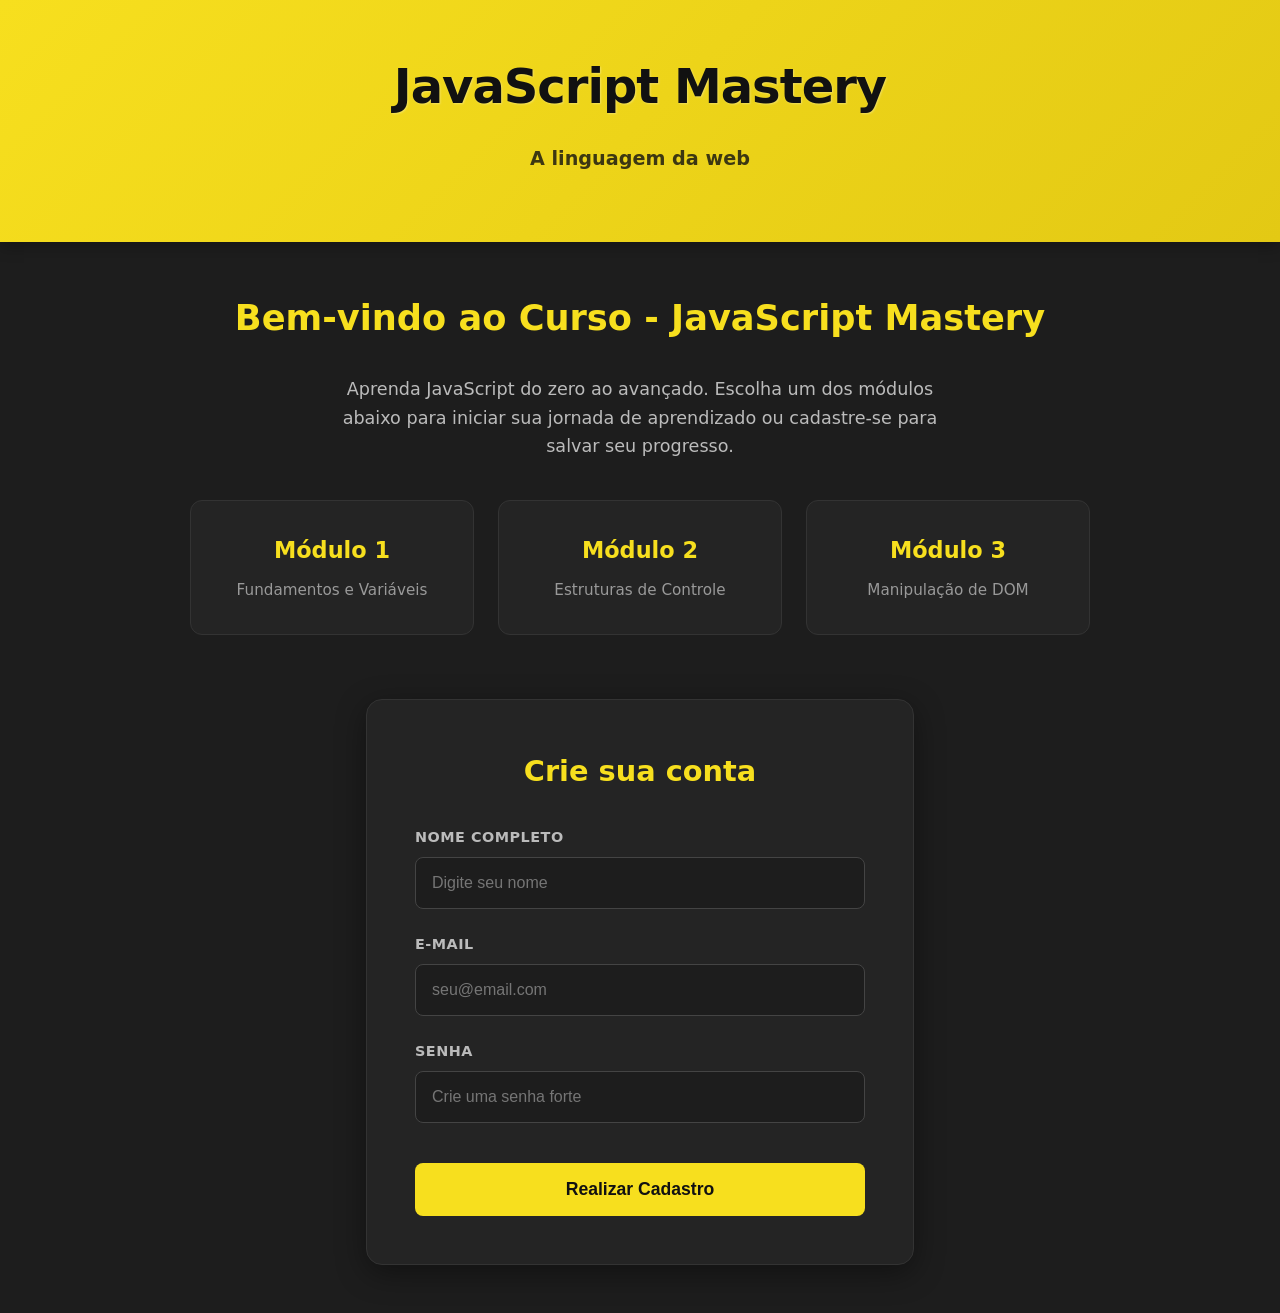
==== index.html @ bcf3bc78 "terminado" ====
<!DOCTYPE html>
<html lang="pt-BR">
<head>
    <meta charset="UTF-8">
    <meta name="viewport" content="width=device-width, initial-scale=1.0">
    <title>JS Mastery - Início</title>
    <link rel="stylesheet" href="formato.css">
</head>
<body>
    <header>
        <h1>JavaScript Mastery</h1>
        <p>A linguagem da web</p>
    </header>
    
    <main>
        <section class="hero">
            <h2>Bem-vindo ao Curso - JavaScript Mastery</h2>
            <p>Aprenda JavaScript do zero ao avançado. Escolha um dos módulos abaixo para iniciar sua jornada de aprendizado ou cadastre-se para salvar seu progresso.</p>
            
            <div class="modulos-grid">
                <a href="modulo1.html" class="btn-modulo">
                    <h3>Módulo 1</h3>
                    <span>Fundamentos e Variáveis</span>
                </a>
                <a href="modulo2.html" class="btn-modulo">
                    <h3>Módulo 2</h3>
                    <span>Estruturas de Controle</span>
                </a>
                <a href="modulo3.html" class="btn-modulo">
                    <h3>Módulo 3</h3>
                    <span>Manipulação de DOM</span>
                </a>
            </div>
        </section>

        <section class="cadastro-section">
            <div class="form-container">
                <h2>Crie sua conta</h2>
                <form id="formCadastro">
                    <div class="input-group">
                        <label for="nome">Nome completo</label>
                        <input type="text" id="nome" name="nome" placeholder="Digite seu nome" required>
                    </div>
                    <div class="input-group">
                        <label for="email">E-mail</label>
                        <input type="email" id="email" name="email" placeholder="seu@email.com" required>
                    </div>
                    <div class="input-group">
                        <label for="senha">Senha</label>
                        <input type="password" id="senha" name="senha" placeholder="Crie uma senha forte" required>
                    </div>
                    <button type="submit" class="btn-submit">Realizar Cadastro</button>
                </form>
            </div>
        </section>
    </main>
    <script src="forms.js"></script>
</body>
</html>
---- formato.css ----
:root {
    --js-yellow: #F7DF1E;
    --js-yellow-glow: rgba(247, 223, 30, 0.4);
    --dark-bg: #1D1D1D;
    --darker-bg: #121212;
    --text-light: #E0E0E0;
    --text-dark: #111111;
    --card-bg: #242424;
}

body {
    font-family: 'Segoe UI', system-ui, -apple-system, sans-serif;
    background-color: var(--dark-bg);
    color: var(--text-light);
    margin: 0;
    padding: 0;
    line-height: 1.6;
}

h1, h2, h3 { margin-top: 0; }

header {
    background: linear-gradient(135deg, var(--js-yellow) 0%, #e3c914 100%);
    color: var(--text-dark);
    padding: 3rem 1rem;
    text-align: center;
    box-shadow: 0 4px 15px rgba(0, 0, 0, 0.3);
}

header h1 {
    font-size: 3rem;
    letter-spacing: -1px;
    margin-bottom: 0.2rem;
    text-shadow: 1px 1px 2px rgba(255, 255, 255, 0.3);
}

header p {
    font-size: 1.2rem;
    font-weight: 600;
    opacity: 0.8;
}

main {
    max-width: 900px;
    margin: 0 auto;
    padding: 3rem 1.5rem;
}

.hero {
    text-align: center;
    margin-bottom: 4rem;
}

.hero h2 {
    font-size: 2.2rem;
    color: var(--js-yellow);
}

.hero p {
    font-size: 1.1rem;
    color: #bbb;
    max-width: 600px;
    margin: 0 auto 2.5rem;
}

.modulos-grid {
    display: grid;
    grid-template-columns: repeat(auto-fit, minmax(250px, 1fr));
    gap: 1.5rem;
}

.btn-modulo {
    background-color: var(--card-bg);
    border: 1px solid #333;
    border-radius: 12px;
    padding: 2rem 1.5rem;
    text-decoration: none;
    text-align: center;
    color: var(--text-light);
    transition: all 0.3s cubic-bezier(0.25, 0.8, 0.25, 1);
    position: relative;
    overflow: hidden;
}

.btn-modulo::before {
    content: "";
    position: absolute;
    top: 0;
    left: 0;
    width: 100%;
    height: 4px;
    background-color: var(--js-yellow);
    transform: scaleX(0);
    transition: transform 0.3s ease;
}

.btn-modulo:hover::before { transform: scaleX(1); }

.btn-modulo:hover {
    background-color: var(--darker-bg);
    border-color: var(--js-yellow);
    transform: translateY(-8px);
    box-shadow: 0 10px 25px var(--js-yellow-glow);
}

.btn-modulo h3 {
    color: var(--js-yellow);
    font-size: 1.4rem;
    margin-bottom: 0.5rem;
}

.btn-modulo span {
    font-size: 0.95rem;
    color: #999;
}

.cadastro-section {
    display: flex;
    justify-content: center;
    margin-top: 4rem;
}

.form-container {
    background-color: var(--card-bg);
    padding: 3rem;
    border-radius: 16px;
    width: 100%;
    max-width: 450px;
    box-shadow: 0 8px 30px rgba(0, 0, 0, 0.4);
    border: 1px solid #333;
}

.form-container h2 {
    color: var(--js-yellow);
    text-align: center;
    margin-bottom: 2rem;
    font-size: 1.8rem;
}

.input-group {
    margin-bottom: 1.5rem;
    text-align: left;
}

.input-group label {
    display: block;
    margin-bottom: 0.5rem;
    font-size: 0.9rem;
    font-weight: 600;
    color: #bbb;
    text-transform: uppercase;
    letter-spacing: 0.5px;
}

.input-group input {
    width: 100%;
    padding: 1rem;
    border: 1px solid #444;
    border-radius: 8px;
    background-color: var(--dark-bg);
    color: var(--text-light);
    font-size: 1rem;
    box-sizing: border-box;
    transition: all 0.2s ease;
}

.input-group input:focus {
    outline: none;
    border-color: var(--js-yellow);
    background-color: #222;
    box-shadow: 0 0 0 3px var(--js-yellow-glow);
}

.btn-submit {
    width: 100%;
    background-color: var(--js-yellow);
    color: var(--text-dark);
    border: none;
    padding: 1rem;
    font-size: 1.1rem;
    font-weight: 700;
    border-radius: 8px;
    cursor: pointer;
    margin-top: 1rem;
    transition: transform 0.2s, background-color 0.2s;
}

.btn-submit:hover {
    background-color: #e3c914;
    transform: translateY(-2px);
}
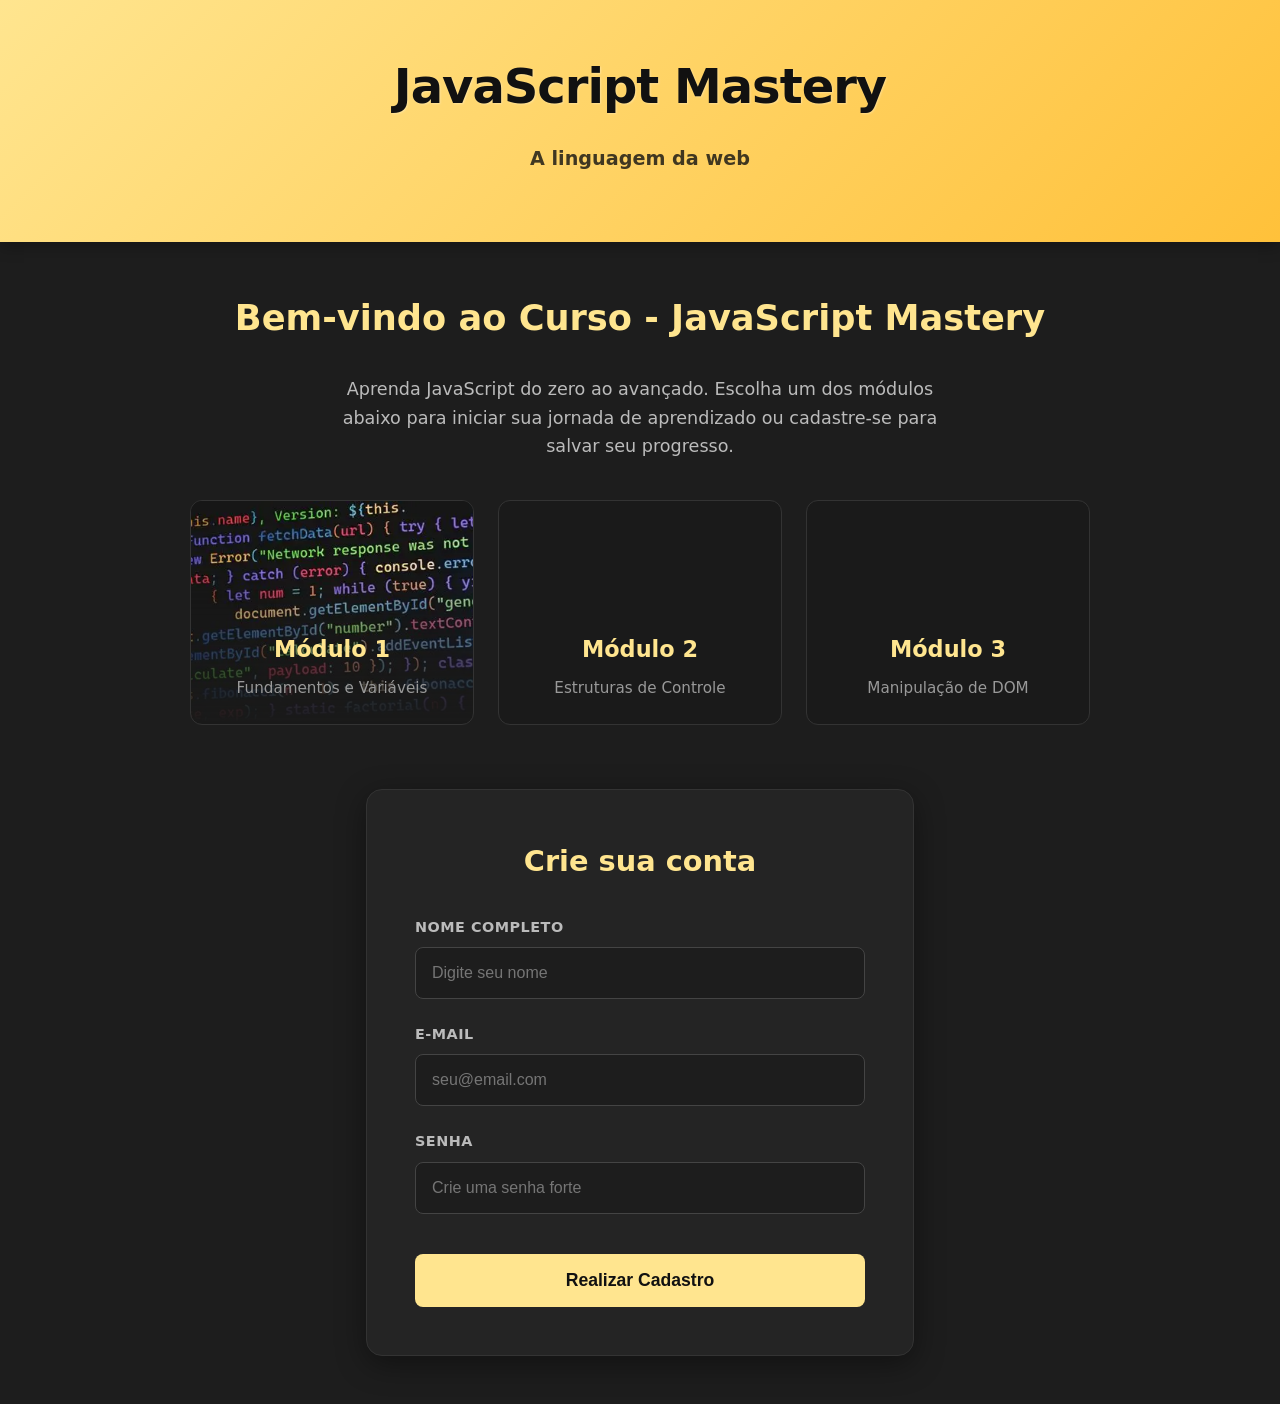
==== commit d90513c4: "att" ====
--- a/index.html
+++ b/index.html
@@ -19,6 +19,7 @@
             
             <div class="modulos-grid">
                 <a href="modulo1.html" class="btn-modulo">
+                    <img class="btn-img" src="IMGS/Code1.webp" alt="Módulo 1">
                     <h3>Módulo 1</h3>
                     <span>Fundamentos e Variáveis</span>
                 </a>
--- a/formato.css
+++ b/formato.css
@@ -1,9 +1,9 @@
 :root {
-    --js-yellow: #F7DF1E;
-    --js-yellow-glow: rgba(247, 223, 30, 0.4);
+    --js-yellow: #ffe58f;
+    --js-yellow-glow: rgba(255, 242, 126, 0.4);
     --dark-bg: #1D1D1D;
     --darker-bg: #121212;
-    --text-light: #E0E0E0;
+    --text-light: #f3f3f3;
     --text-dark: #111111;
     --card-bg: #242424;
 }
@@ -20,7 +20,7 @@
 h1, h2, h3 { margin-top: 0; }
 
 header {
-    background: linear-gradient(135deg, var(--js-yellow) 0%, #e3c914 100%);
+    background: linear-gradient(135deg, var(--js-yellow) 0%, #ffc13a 100%);
     color: var(--text-dark);
     padding: 3rem 1rem;
     text-align: center;
@@ -70,16 +70,34 @@
 }
 
 .btn-modulo {
-    background-color: var(--card-bg);
+    position: relative;
+    display: flex;
+    flex-direction: column;
+    align-items: center;
+    justify-content: flex-end; /* Empurra o texto para a parte inferior */
+    aspect-ratio: 4 / 3; /* Define uma proporção mais quadrada/menos esticada */
     border: 1px solid #333;
     border-radius: 12px;
-    padding: 2rem 1.5rem;
+    padding: 1.5rem;
     text-decoration: none;
     text-align: center;
     color: var(--text-light);
+    background-color: #1a1a1a; /* Cor de fundo para mesclar com o fade da imagem */
     transition: all 0.3s cubic-bezier(0.25, 0.8, 0.25, 1);
-    position: relative;
     overflow: hidden;
+    z-index: 1;
+}
+
+.btn-modulo .btn-img {
+    position: absolute;
+    top: 0;
+    left: 0;
+    width: 100%;
+    height: 100%;
+    object-fit: cover; /* Faz a imagem preencher todo o contêiner */
+    z-index: -1; /* Posiciona a imagem atrás do texto */
+    -webkit-mask-image: linear-gradient(to bottom, rgba(0,0,0,1) 30%, rgba(0,0,0,0) 100%);
+    mask-image: linear-gradient(to bottom, rgba(0,0,0,1) 30%, rgba(0,0,0,0) 100%);
 }
 
 .btn-modulo::before {
@@ -186,6 +204,6 @@
 }
 
 .btn-submit:hover {
-    background-color: #e3c914;
+    background-color: #fffefd;
     transform: translateY(-2px);
 }
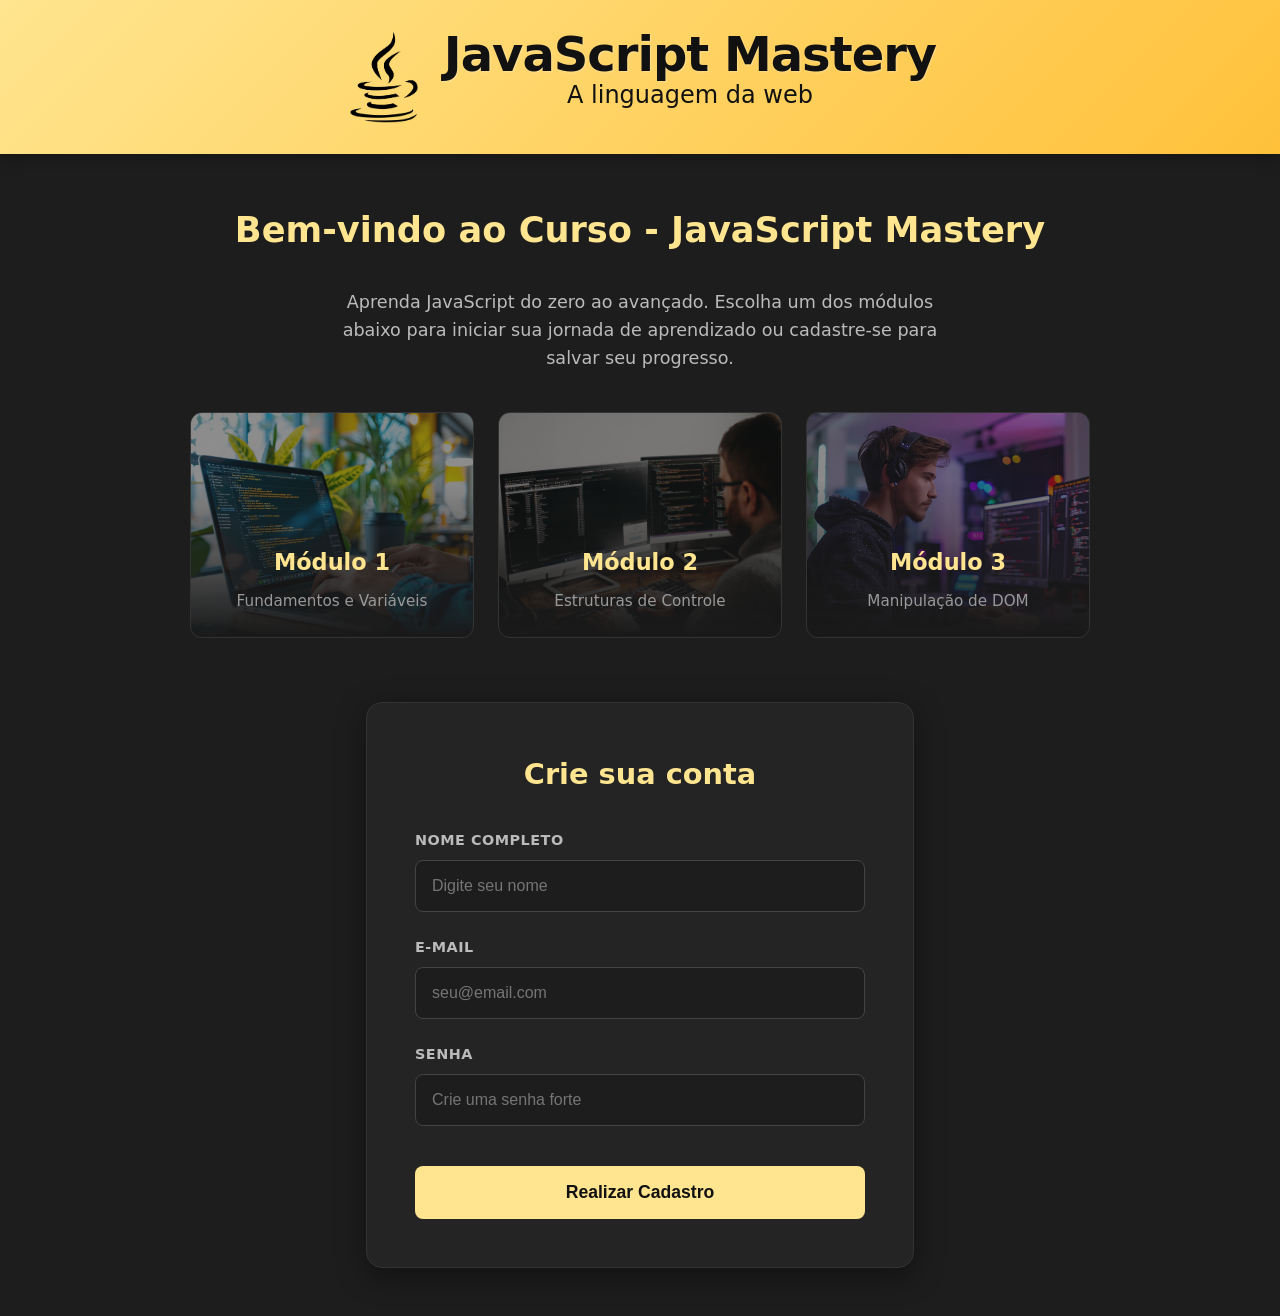
==== commit 99722cb9: "att" ====
--- a/index.html
+++ b/index.html
@@ -8,8 +8,22 @@
 </head>
 <body>
     <header>
-        <h1>JavaScript Mastery</h1>
-        <p>A linguagem da web</p>
+
+         <div class="marca">
+
+            <img
+                class="logo"
+                src="IMGS/java2.png"
+                alt="JavaScript Mastery Logo"
+            >
+
+        <div class="texto-container">
+        <h1 class="titulo">JavaScript Mastery</h1>
+        <p class="subtitulo">A linguagem da web</p>
+        </div>
+    </div>
+
+        
     </header>
     
     <main>
@@ -19,15 +33,17 @@
             
             <div class="modulos-grid">
                 <a href="modulo1.html" class="btn-modulo">
-                    <img class="btn-img" src="IMGS/Code1.webp" alt="Módulo 1">
+                    <img class="btn-img" src="IMGS/Code2.jpg" alt="Módulo 1">
                     <h3>Módulo 1</h3>
                     <span>Fundamentos e Variáveis</span>
                 </a>
                 <a href="modulo2.html" class="btn-modulo">
+                    <img class="btn-img" src="IMGS/Code3.jpg" alt="Módulo 2">
                     <h3>Módulo 2</h3>
                     <span>Estruturas de Controle</span>
                 </a>
                 <a href="modulo3.html" class="btn-modulo">
+                    <img class="btn-img" src="IMGS/Code4.jpg" alt="Módulo 3">
                     <h3>Módulo 3</h3>
                     <span>Manipulação de DOM</span>
                 </a>
--- a/formato.css
+++ b/formato.css
@@ -19,26 +19,62 @@
 
 h1, h2, h3 { margin-top: 0; }
 
+
+.marca {
+  display: flex;
+  align-items: center;
+  gap: 20px;
+}
+
+header .logo {
+  width: 80px;
+  height: auto;
+}
+
+.marca .texto-container {
+    display: flex;
+  flex-direction: column;
+  gap: 20px;
+}
+
+header .titulo h1 {
+   
+  font-size: 3rem;
+  text-align: center;
+  font-weight: 800;
+  color: var(--cor-floresta);
+}
+
+header .subtitulo {
+  font-size: 1.5rem;
+  text-align: center;
+  margin-top: -40px;
+  font-weight: 400;
+  color: var(--cor-floresta);
+}
+
+
 header {
     background: linear-gradient(135deg, var(--js-yellow) 0%, #ffc13a 100%);
+    object-fit: cover;
     color: var(--text-dark);
-    padding: 3rem 1rem;
+    padding: 1rem 1rem;
     text-align: center;
     box-shadow: 0 4px 15px rgba(0, 0, 0, 0.3);
+    display: flex;
+    justify-content: center;
+    align-items: center;
 }
 
 header h1 {
+    margin-top: px;
     font-size: 3rem;
     letter-spacing: -1px;
     margin-bottom: 0.2rem;
     text-shadow: 1px 1px 2px rgba(255, 255, 255, 0.3);
 }
 
-header p {
-    font-size: 1.2rem;
-    font-weight: 600;
-    opacity: 0.8;
-}
+
 
 main {
     max-width: 900px;
@@ -74,15 +110,15 @@
     display: flex;
     flex-direction: column;
     align-items: center;
-    justify-content: flex-end; /* Empurra o texto para a parte inferior */
-    aspect-ratio: 4 / 3; /* Define uma proporção mais quadrada/menos esticada */
+    justify-content: flex-end; 
+    aspect-ratio: 4 / 3; 
     border: 1px solid #333;
     border-radius: 12px;
     padding: 1.5rem;
     text-decoration: none;
     text-align: center;
     color: var(--text-light);
-    background-color: #1a1a1a; /* Cor de fundo para mesclar com o fade da imagem */
+    background-color: #1a1a1a; 
     transition: all 0.3s cubic-bezier(0.25, 0.8, 0.25, 1);
     overflow: hidden;
     z-index: 1;
@@ -94,9 +130,10 @@
     left: 0;
     width: 100%;
     height: 100%;
-    object-fit: cover; /* Faz a imagem preencher todo o contêiner */
-    z-index: -1; /* Posiciona a imagem atrás do texto */
-    -webkit-mask-image: linear-gradient(to bottom, rgba(0,0,0,1) 30%, rgba(0,0,0,0) 100%);
+    object-fit: cover; 
+    z-index: -1;
+    opacity: 0.5; 
+    -webkit-mask-image: linear-gradient(to bottom, rgba(0,0,0,1) 50%, rgba(0,0,0,0) 100%);
     mask-image: linear-gradient(to bottom, rgba(0,0,0,1) 30%, rgba(0,0,0,0) 100%);
 }
 
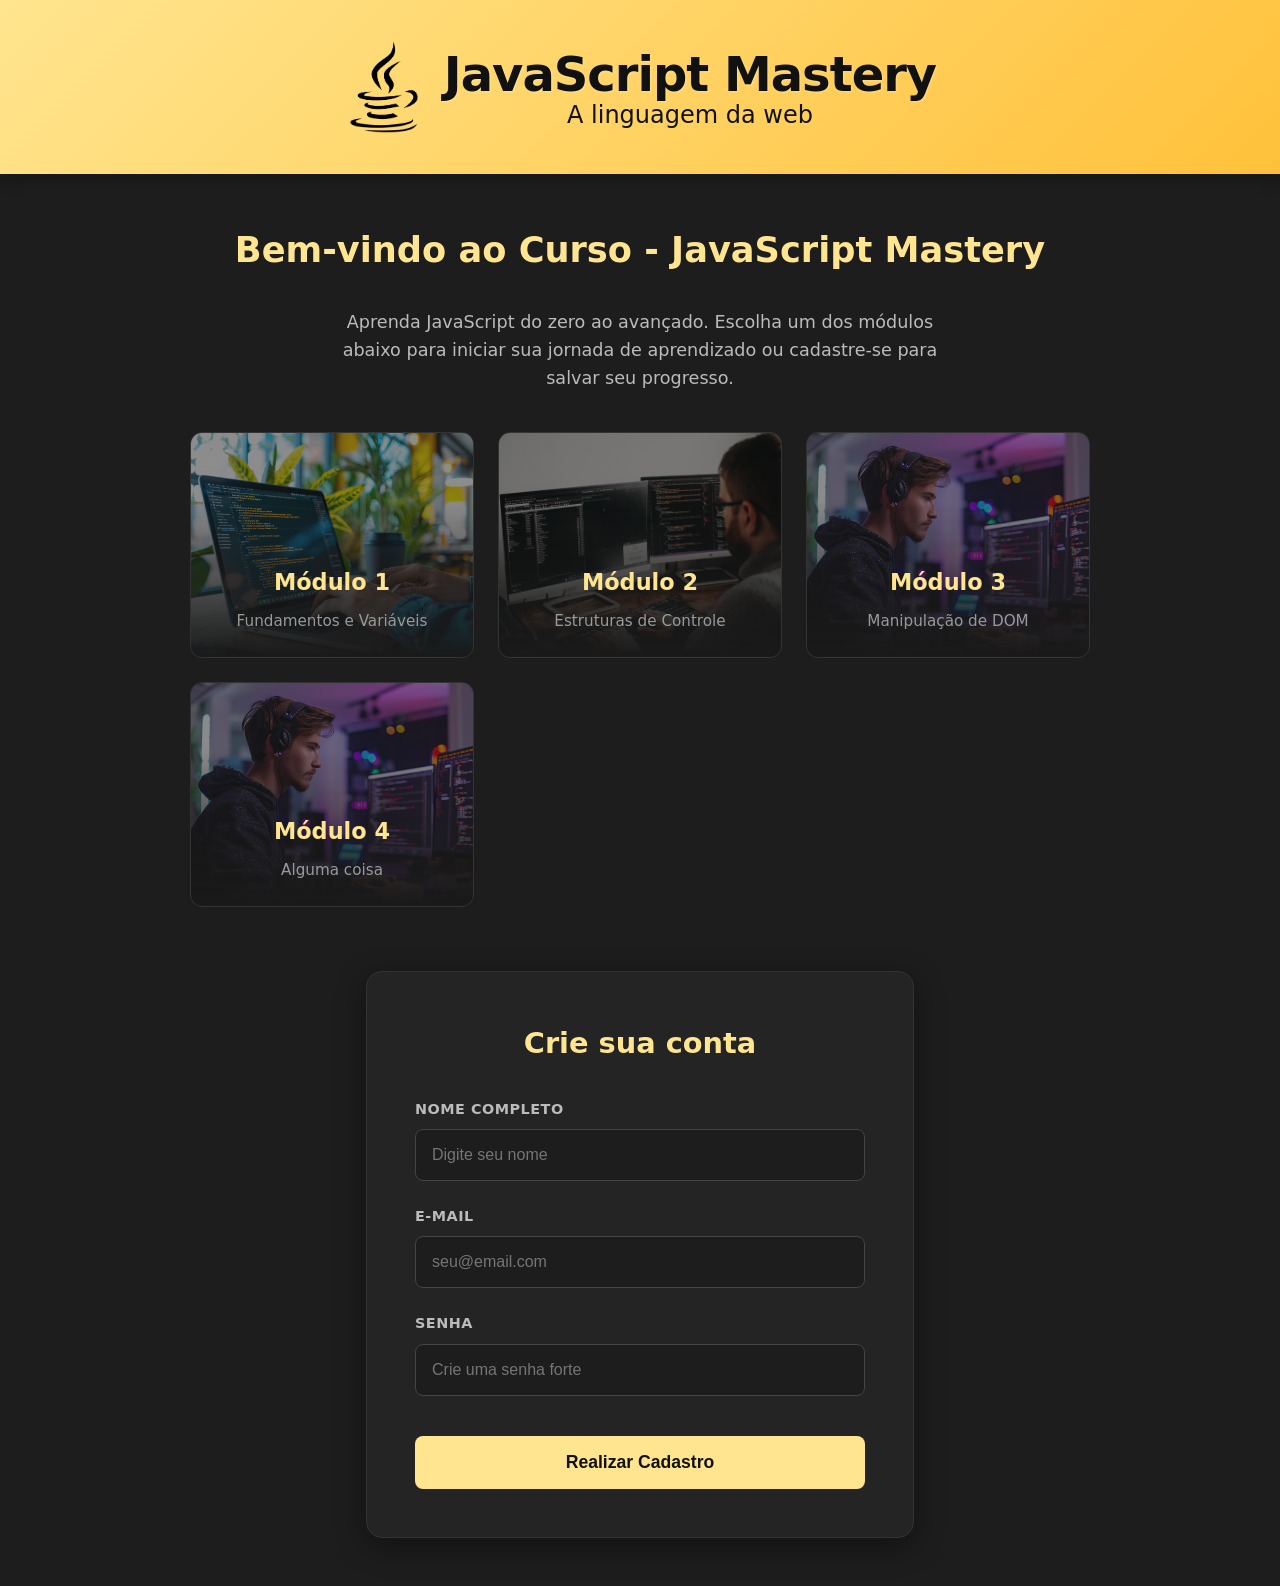
==== commit 69b43acb: "Att" ====
--- a/index.html
+++ b/index.html
@@ -47,6 +47,13 @@
                     <h3>Módulo 3</h3>
                     <span>Manipulação de DOM</span>
                 </a>
+
+                <a href="modulo4.html" class="btn-modulo">
+                    <img class="btn-img" src="IMGS/Code4.jpg" alt="Módulo 3">
+                    <h3>Módulo 4</h3>
+                    <span>Alguma coisa</span>
+                </a>
+
             </div>
         </section>
 
--- a/formato.css
+++ b/formato.css
@@ -67,7 +67,7 @@
 }
 
 header h1 {
-    margin-top: px;
+    margin-top: 20px;
     font-size: 3rem;
     letter-spacing: -1px;
     margin-bottom: 0.2rem;
@@ -243,4 +243,128 @@
 .btn-submit:hover {
     background-color: #fffefd;
     transform: translateY(-2px);
-}+}
+
+.login {
+    box-sizing: border-box;
+    width: min(100% - 2rem, 440px);
+    margin: clamp(2rem, 9vh, 6rem) auto;
+    padding: clamp(1.75rem, 6vw, 2.75rem);
+    background: linear-gradient(145deg, #292929, var(--card-bg));
+    border: 1px solid #3b3b3b;
+    border-radius: 20px;
+    box-shadow: 0 24px 70px rgba(0, 0, 0, 0.45);
+}
+
+.login::before {
+    content: "JS";
+    display: grid;
+    width: 52px;
+    height: 52px;
+    margin: 0 auto 1.25rem;
+    place-items: center;
+    border: 1px solid rgba(255, 229, 143, 0.45);
+    border-radius: 16px;
+    background: rgba(255, 229, 143, 0.1);
+    color: var(--js-yellow);
+    font-size: 1.2rem;
+    font-weight: 800;
+    letter-spacing: -0.05em;
+}
+
+.login h1 {
+    margin-bottom: 0.25rem;
+    color: var(--text-light);
+    font-size: clamp(1.8rem, 6vw, 2.2rem);
+    letter-spacing: -0.04em;
+    text-align: center;
+}
+
+.login .subtitle {
+    margin: 0 0 2rem;
+    color: #aaa;
+    text-align: center;
+}
+
+.login form {
+    display: grid;
+    gap: 0.65rem;
+}
+
+.login form label {
+    margin-top: 0.35rem;
+    color: #d0d0d0;
+    font-size: 0.9rem;
+    font-weight: 600;
+}
+
+.login form input {
+    box-sizing: border-box;
+    width: 100%;
+    min-height: 3.2rem;
+    padding: 0.8rem 0.95rem;
+    border: 1px solid #464646;
+    border-radius: 9px;
+    background-color: #191919;
+    color: var(--text-light);
+    font: inherit;
+    transition: border-color 0.2s ease, box-shadow 0.2s ease;
+}
+
+.login form input::placeholder {
+    color: #858585;
+}
+
+.login form input:focus {
+    outline: none;
+    border-color: var(--js-yellow);
+    box-shadow: 0 0 0 3px var(--js-yellow-glow);
+}
+
+.login form button {
+    width: 100%;
+    min-height: 3.2rem;
+    margin-top: 0.8rem;
+    border-radius: 9px;
+    background: linear-gradient(135deg, var(--js-yellow), #ffc13a);
+    color: var(--text-dark);
+    font-size: 1rem;
+    font-weight: 700;
+    transition: filter 0.2s ease, transform 0.2s ease;
+}
+
+.login form button:hover {
+    filter: brightness(1.08);
+    transform: translateY(-2px);
+}
+
+.login form button:focus-visible,
+.login a:focus-visible {
+    outline: 3px solid var(--js-yellow);
+    outline-offset: 3px;
+}
+
+.login .signup {
+    margin: 1.5rem 0 0;
+    color: #aaa;
+    font-size: 0.9rem;
+    text-align: center;
+}
+
+.login a {
+    color: var(--js-yellow);
+    font-weight: 700;
+    text-decoration: none;
+}
+
+.login a:hover {
+    text-decoration: underline;
+}
+
+@media (max-width: 480px) {
+    .login {
+        margin-top: 2rem;
+        margin-bottom: 2rem;
+        border-radius: 16px;
+    }
+}
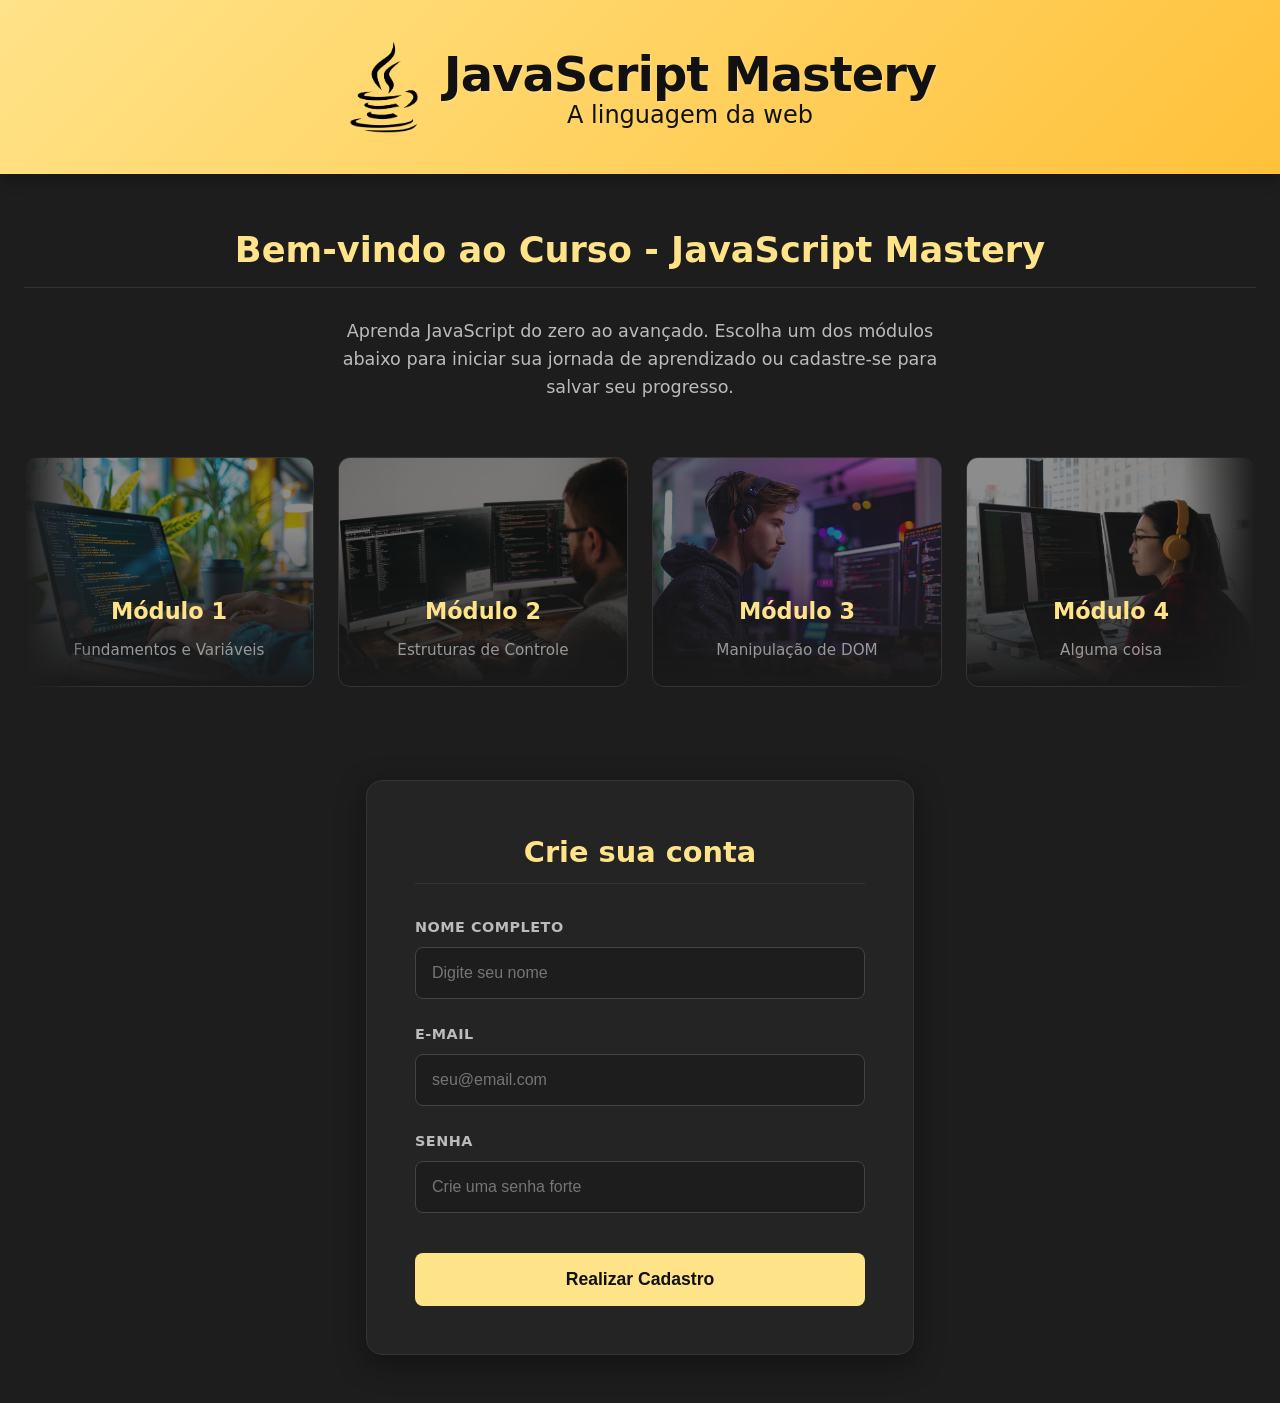
==== commit eff3ff6d: "Alterei um pouco a pagina inicial" ====
--- a/index.html
+++ b/index.html
@@ -8,22 +8,17 @@
 </head>
 <body>
     <header>
-
-         <div class="marca">
-
+        <div class="marca">
             <img
                 class="logo"
                 src="IMGS/java2.png"
                 alt="JavaScript Mastery Logo"
             >
-
-        <div class="texto-container">
-        <h1 class="titulo">JavaScript Mastery</h1>
-        <p class="subtitulo">A linguagem da web</p>
+            <div class="texto-container">
+                <h1 class="titulo">JavaScript Mastery</h1>
+                <p class="subtitulo">A linguagem da web</p>
+            </div>
         </div>
-    </div>
-
-        
     </header>
     
     <main>
@@ -47,13 +42,21 @@
                     <h3>Módulo 3</h3>
                     <span>Manipulação de DOM</span>
                 </a>
-
                 <a href="modulo4.html" class="btn-modulo">
-                    <img class="btn-img" src="IMGS/Code4.jpg" alt="Módulo 3">
+                    <img class="btn-img" src="IMGS/Code6.jpg" alt="Módulo 4">
                     <h3>Módulo 4</h3>
                     <span>Alguma coisa</span>
                 </a>
-
+                <a href="#" class="btn-modulo em-breve">
+                    <img class="btn-img" src="IMGS/manutencao.jpg" alt="Módulo 5">
+                    <h3>Módulo 5</h3>
+                    <span>Em Breve!</span>
+                </a>
+                <a href="#" class="btn-modulo em-breve">
+                    <img class="btn-img" src="IMGS/manutencao.jpg" alt="Módulo 6">
+                    <h3>Módulo 6</h3>
+                    <span>Em Breve!</span>
+                </a>
             </div>
         </section>
 
@@ -78,6 +81,16 @@
             </div>
         </section>
     </main>
+
+    <dialog id="modal-em-breve" class="modal-aviso">
+        <div class="modal-conteudo">
+            <span class="modal-badge">Em desenvolvimento</span>
+            <h3>Conteúdo em breve!</h3>
+            <p>Este módulo já está sendo preparado e logo estará disponível para você continuar sua jornada.</p>
+            <button id="fechar-modal" type="button">Entendi</button>
+        </div>
+    </dialog>
+
     <script src="forms.js"></script>
 </body>
 </html>
--- a/formato.css
+++ b/formato.css
@@ -1,24 +1,15 @@
 :root {
-    --js-yellow: #ffe58f;
-    --js-yellow-glow: rgba(255, 242, 126, 0.4);
+    --js-yellow: #ffe388;
+    --js-yellow-glow: rgba(255, 227, 136, 0.25);
     --dark-bg: #1D1D1D;
     --darker-bg: #121212;
-    --text-light: #f3f3f3;
+    --card-bg: #242424;
+    --text-light: #E0E0E0;
     --text-dark: #111111;
-    --card-bg: #242424;
-}
-
-body {
-    font-family: 'Segoe UI', system-ui, -apple-system, sans-serif;
-    background-color: var(--dark-bg);
-    color: var(--text-light);
-    margin: 0;
-    padding: 0;
-    line-height: 1.6;
+    --cor-floresta: #111111;
 }
 
 h1, h2, h3 { margin-top: 0; }
-
 
 .marca {
   display: flex;
@@ -32,13 +23,12 @@
 }
 
 .marca .texto-container {
-    display: flex;
+  display: flex;
   flex-direction: column;
   gap: 20px;
 }
 
 header .titulo h1 {
-   
   font-size: 3rem;
   text-align: center;
   font-weight: 800;
@@ -53,7 +43,6 @@
   color: var(--cor-floresta);
 }
 
-
 header {
     background: linear-gradient(135deg, var(--js-yellow) 0%, #ffc13a 100%);
     object-fit: cover;
@@ -74,12 +63,10 @@
     text-shadow: 1px 1px 2px rgba(255, 255, 255, 0.3);
 }
 
-
-
 main {
-    max-width: 900px;
-    margin: 0 auto;
-    padding: 3rem 1.5rem;
+    max-width: 1250px;
+    margin: 3rem auto;
+    padding: 0 1.5rem;
 }
 
 .hero {
@@ -100,9 +87,55 @@
 }
 
 .modulos-grid {
-    display: grid;
-    grid-template-columns: repeat(auto-fit, minmax(250px, 1fr));
+    display: flex;
     gap: 1.5rem;
+    overflow-x: auto;
+    scroll-snap-type: x mandatory;
+    scroll-behavior: smooth;
+    padding: 1rem 2rem 1.8rem 2rem;
+    scrollbar-width: thin;
+    scrollbar-color: rgba(255, 227, 136, 0.4) transparent;
+    -webkit-mask-image: linear-gradient(
+        to right,
+        transparent 0%,
+        black 6%,
+        black 94%,
+        transparent 100%
+    );
+    mask-image: linear-gradient(
+        to right,
+        transparent 0%,
+        black 6%,
+        black 94%,
+        transparent 100%
+    );
+}
+
+.modulos-grid::-webkit-scrollbar {
+    height: 4px;
+}
+
+.modulos-grid::-webkit-scrollbar-button {
+    display: none;
+}
+
+.modulos-grid::-webkit-scrollbar-track-piece:start {
+    background: transparent;
+    margin-left: 35%;
+}
+
+.modulos-grid::-webkit-scrollbar-track-piece:end {
+    background: transparent;
+    margin-right: 35%;
+}
+
+.modulos-grid::-webkit-scrollbar-thumb {
+    background: rgba(255, 227, 136, 0.35);
+    border-radius: 999px;
+}
+
+.modulos-grid::-webkit-scrollbar-thumb:hover {
+    background: var(--js-yellow);
 }
 
 .btn-modulo {
@@ -112,6 +145,8 @@
     align-items: center;
     justify-content: flex-end; 
     aspect-ratio: 4 / 3; 
+    flex: 0 0 240px;
+    scroll-snap-align: start;
     border: 1px solid #333;
     border-radius: 12px;
     padding: 1.5rem;
@@ -368,3 +403,158 @@
         border-radius: 16px;
     }
 }
+
+body {
+    font-family: system-ui, -apple-system, sans-serif;
+    background-color: var(--dark-bg);
+    color: var(--text-light);
+    margin: 0;
+    padding: 0;
+    line-height: 1.6;
+}
+
+nav {
+    display: flex;
+    justify-content: center;
+    gap: 1rem;
+    padding: 1.5rem;
+    background-color: var(--darker-bg);
+}
+
+nav a {
+    color: var(--js-yellow);
+    text-decoration: none;
+    font-weight: 600;
+    padding: 0.75rem 1.5rem;
+    border: 1px solid var(--js-yellow);
+    border-radius: 6px;
+    transition: all 0.2s ease-in-out;
+}
+
+nav a:hover, nav a.active {
+    background-color: var(--js-yellow);
+    color: var(--text-dark);
+}
+
+h2 {
+    color: var(--js-yellow);
+    border-bottom: 1px solid #333;
+    padding-bottom: 0.5rem;
+}
+
+.code-block {
+    background-color: var(--darker-bg);
+    border-left: 4px solid var(--js-yellow);
+    padding: 1.5rem;
+    margin: 1.5rem 0;
+    border-radius: 0 6px 6px 0;
+    font-family: 'Fira Code', monospace;
+    overflow-x: auto;
+    color: #fff;
+    line-height: 1.8;
+}
+
+.keyword { color: #FF7B72; }
+.string { color: #A5D6FF; }
+.number { color: #79C0FF; }
+.boolean { color: #79C0FF; }
+
+button {
+    background-color: var(--js-yellow);
+    color: var(--text-dark);
+    border: none;
+    padding: 0.75rem 1.5rem;
+    font-size: 1rem;
+    cursor: pointer;
+    font-weight: bold;
+    border-radius: 6px;
+    transition: transform 0.1s, filter 0.2s;
+}
+
+button:hover {
+    filter: brightness(1.1);
+    transform: translateY(-2px);
+}
+
+button:active {
+    transform: translateY(0);
+}
+
+.result-box {
+    margin-top: 1.5rem;
+    padding: 1.5rem;
+    background-color: var(--darker-bg);
+    border: 1px dashed var(--js-yellow);
+    border-radius: 6px;
+    display: none;
+    transition: all 0.3s;
+}
+
+.result-box.visible {
+    display: block;
+}
+
+/* EM BREVE */
+.btn-modulo.em-breve {
+    opacity: 0.75;
+    cursor: pointer;
+}
+
+.modal-aviso::backdrop {
+    background: rgba(0, 0, 0, 0.75);
+    backdrop-filter: blur(4px);
+}
+
+.modal-aviso {
+    border: 1px solid var(--js-yellow);
+    border-radius: 16px;
+    background: linear-gradient(145deg, #252525, var(--darker-bg));
+    color: var(--text-light);
+    padding: 2rem;
+    max-width: 400px;
+    width: calc(100% - 2rem);
+    text-align: center;
+    box-shadow: 0 20px 50px rgba(0, 0, 0, 0.7);
+    animation: surgirModal 0.25s ease-out;
+}
+
+.modal-badge {
+    display: inline-block;
+    background: rgba(255, 227, 136, 0.15);
+    color: var(--js-yellow);
+    border: 1px solid rgba(255, 227, 136, 0.4);
+    font-size: 0.8rem;
+    font-weight: 700;
+    text-transform: uppercase;
+    letter-spacing: 0.5px;
+    padding: 0.3rem 0.8rem;
+    border-radius: 999px;
+    margin-bottom: 1rem;
+}
+
+.modal-conteudo h3 {
+    color: var(--js-yellow);
+    font-size: 1.6rem;
+    margin-bottom: 0.75rem;
+}
+
+.modal-conteudo p {
+    color: #bbb;
+    font-size: 1rem;
+    margin-bottom: 1.75rem;
+}
+
+.modal-conteudo button {
+    width: 100%;
+}
+
+@keyframes surgirModal {
+    from {
+        opacity: 0;
+        transform: scale(0.92) translateY(10px);
+    }
+    to {
+        opacity: 1;
+        transform: scale(1) translateY(0);
+    }
+}
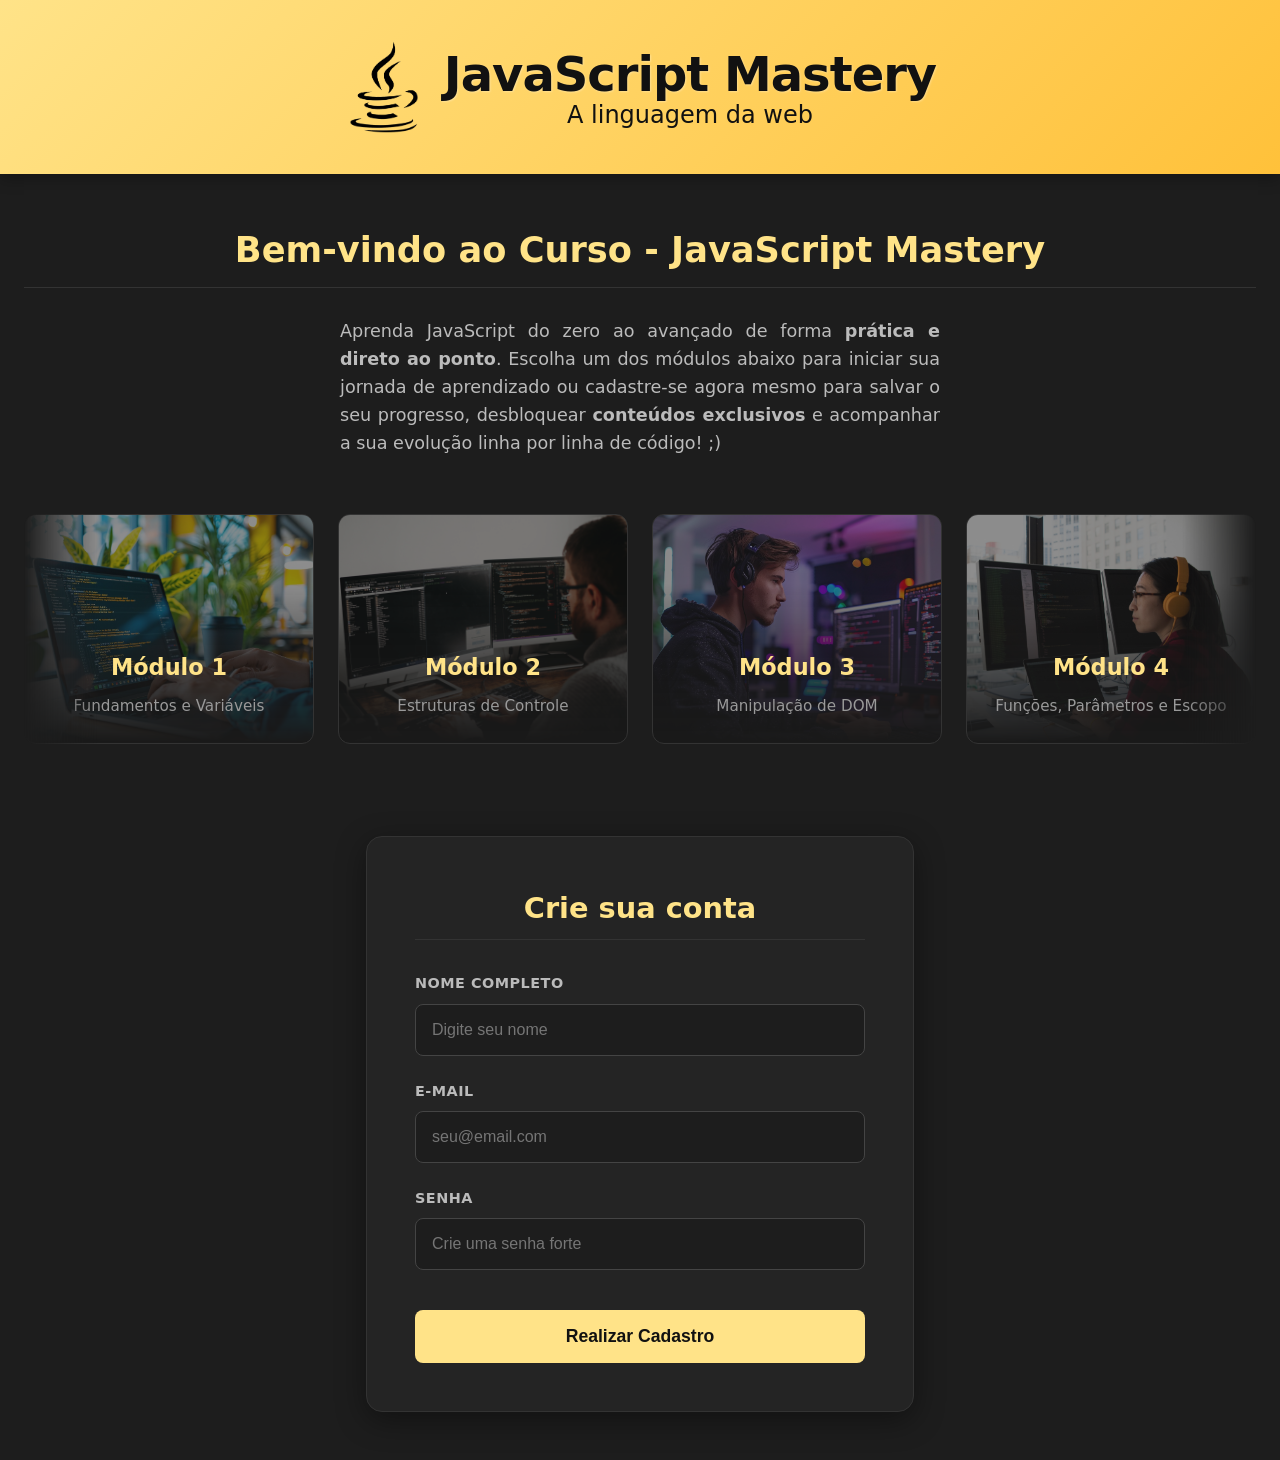
==== commit becae45d: "Alterações de UI, Pop up adicionado ao registrar-se e Móludo 4 adicionado." ====
--- a/index.html
+++ b/index.html
@@ -4,7 +4,7 @@
     <meta charset="UTF-8">
     <meta name="viewport" content="width=device-width, initial-scale=1.0">
     <title>JS Mastery - Início</title>
-    <link rel="stylesheet" href="formato.css">
+    <link rel="stylesheet" href="style.css">
 </head>
 <body>
     <header>
@@ -24,7 +24,7 @@
     <main>
         <section class="hero">
             <h2>Bem-vindo ao Curso - JavaScript Mastery</h2>
-            <p>Aprenda JavaScript do zero ao avançado. Escolha um dos módulos abaixo para iniciar sua jornada de aprendizado ou cadastre-se para salvar seu progresso.</p>
+            <p class="hero-justify">Aprenda JavaScript do zero ao avançado de forma <strong>prática e direto ao ponto</strong>. Escolha um dos módulos abaixo para iniciar sua jornada de aprendizado ou cadastre-se agora mesmo para salvar o seu progresso, desbloquear <strong>conteúdos exclusivos</strong> e acompanhar a sua evolução linha por linha de código! ;)</p>
             
             <div class="modulos-grid">
                 <a href="modulo1.html" class="btn-modulo">
@@ -45,7 +45,7 @@
                 <a href="modulo4.html" class="btn-modulo">
                     <img class="btn-img" src="IMGS/Code6.jpg" alt="Módulo 4">
                     <h3>Módulo 4</h3>
-                    <span>Alguma coisa</span>
+                    <span>Funções, Parâmetros e Escopo</span>
                 </a>
                 <a href="#" class="btn-modulo em-breve">
                     <img class="btn-img" src="IMGS/manutencao.jpg" alt="Módulo 5">
@@ -82,6 +82,7 @@
         </section>
     </main>
 
+    
     <dialog id="modal-em-breve" class="modal-aviso">
         <div class="modal-conteudo">
             <span class="modal-badge">Em desenvolvimento</span>
@@ -91,6 +92,16 @@
         </div>
     </dialog>
 
+  
+    <dialog id="modalSucesso" class="modal-aviso">
+        <div class="modal-conteudo">
+            <span class="modal-badge">Sucesso!</span>
+            <h3 id="modalTitulo">Cadastro Realizado</h3>
+            <p id="modalMensagem">Bem-vindo(a)! Seu cadastro foi realizado com sucesso.</p>
+            <button type="button" onclick="window.location.href='modulo1.html'">Começar a Estudar</button>
+        </div>
+    </dialog>
+
     <script src="forms.js"></script>
 </body>
 </html>
--- a/style.css
+++ b/style.css
@@ -0,0 +1,908 @@
+
+:root {
+    --js-yellow: #ffe388;
+    --js-yellow-glow: rgba(255, 227, 136, 0.25);
+    --dark-bg: #1D1D1D;
+    --darker-bg: #121212;
+    --card-bg: #242424;
+    --text-light: #E0E0E0;
+    --text-dark: #111111;
+    --cor-floresta: #111111;
+}
+
+h1, h2, h3 { margin-top: 0; }
+
+.marca {
+  display: flex;
+  align-items: center;
+  gap: 20px;
+}
+
+header .logo {
+  width: 80px;
+  height: auto;
+}
+
+.marca .texto-container {
+  display: flex;
+  flex-direction: column;
+  gap: 20px;
+}
+
+header .titulo h1 {
+  font-size: 3rem;
+  text-align: center;
+  font-weight: 800;
+  color: var(--cor-floresta);
+}
+
+header .subtitulo {
+  font-size: 1.5rem;
+  text-align: center;
+  margin-top: -40px;
+  font-weight: 400;
+  color: var(--cor-floresta);
+}
+
+header {
+    background: linear-gradient(135deg, var(--js-yellow) 0%, #ffc13a 100%);
+    object-fit: cover;
+    color: var(--text-dark);
+    padding: 1rem 1rem;
+    text-align: center;
+    box-shadow: 0 4px 15px rgba(0, 0, 0, 0.3);
+    display: flex;
+    justify-content: center;
+    align-items: center;
+}
+
+header h1 {
+    margin-top: 20px;
+    font-size: 3rem;
+    letter-spacing: -1px;
+    margin-bottom: 0.2rem;
+    text-shadow: 1px 1px 2px rgba(255, 255, 255, 0.3);
+}
+
+main {
+    max-width: 1250px;
+    margin: 3rem auto;
+    padding: 0 1.5rem;
+}
+
+.hero {
+    text-align: center;
+    margin-bottom: 4rem;
+}
+
+.hero-justify {
+    text-align: justify;
+    margin-bottom: 4rem;
+}
+
+.hero h2 {
+    font-size: 2.2rem;
+    color: var(--js-yellow);
+}
+
+.hero p {
+    font-size: 1.1rem;
+    color: #bbb;
+    max-width: 600px;
+    margin: 0 auto 2.5rem;
+}
+
+.modulos-grid {
+    display: flex;
+    gap: 1.5rem;
+    overflow-x: auto;
+    scroll-snap-type: x mandatory;
+    scroll-behavior: smooth;
+    padding: 1rem 2rem 1.8rem 2rem;
+    scrollbar-width: thin;
+    scrollbar-color: rgba(255, 227, 136, 0.4) transparent;
+    -webkit-mask-image: linear-gradient(
+        to right,
+        transparent 0%,
+        black 6%,
+        black 94%,
+        transparent 100%
+    );
+    mask-image: linear-gradient(
+        to right,
+        transparent 0%,
+        black 6%,
+        black 94%,
+        transparent 100%
+    );
+}
+
+.modulos-grid::-webkit-scrollbar {
+    height: 4px;
+}
+
+.modulos-grid::-webkit-scrollbar-button {
+    display: none;
+}
+
+.modulos-grid::-webkit-scrollbar-track-piece:start {
+    background: transparent;
+    margin-left: 35%;
+}
+
+.modulos-grid::-webkit-scrollbar-track-piece:end {
+    background: transparent;
+    margin-right: 35%;
+}
+
+.modulos-grid::-webkit-scrollbar-thumb {
+    background: rgba(255, 227, 136, 0.35);
+    border-radius: 999px;
+}
+
+.modulos-grid::-webkit-scrollbar-thumb:hover {
+    background: var(--js-yellow);
+}
+
+.btn-modulo {
+    position: relative;
+    display: flex;
+    flex-direction: column;
+    align-items: center;
+    justify-content: flex-end; 
+    aspect-ratio: 4 / 3; 
+    flex: 0 0 240px;
+    scroll-snap-align: start;
+    border: 1px solid #333;
+    border-radius: 12px;
+    padding: 1.5rem;
+    text-decoration: none;
+    text-align: center;
+    color: var(--text-light);
+    background-color: #1a1a1a; 
+    transition: all 0.3s cubic-bezier(0.25, 0.8, 0.25, 1);
+    overflow: hidden;
+    z-index: 1;
+}
+
+.btn-modulo .btn-img {
+    position: absolute;
+    top: 0;
+    left: 0;
+    width: 100%;
+    height: 100%;
+    object-fit: cover; 
+    z-index: -1;
+    opacity: 0.5; 
+    -webkit-mask-image: linear-gradient(to bottom, rgba(0,0,0,1) 50%, rgba(0,0,0,0) 100%);
+    mask-image: linear-gradient(to bottom, rgba(0,0,0,1) 30%, rgba(0,0,0,0) 100%);
+}
+
+.btn-modulo::before {
+    content: "";
+    position: absolute;
+    top: 0;
+    left: 0;
+    width: 100%;
+    height: 4px;
+    background-color: var(--js-yellow);
+    transform: scaleX(0);
+    transition: transform 0.3s ease;
+}
+
+.btn-modulo:hover::before { transform: scaleX(1); }
+
+.btn-modulo:hover {
+    background-color: var(--darker-bg);
+    border-color: var(--js-yellow);
+    transform: translateY(-8px);
+    box-shadow: 0 10px 25px var(--js-yellow-glow);
+}
+
+.btn-modulo h3 {
+    color: var(--js-yellow);
+    font-size: 1.4rem;
+    margin-bottom: 0.5rem;
+}
+
+.btn-modulo span {
+    font-size: 0.95rem;
+    color: #999;
+}
+
+.cadastro-section {
+    display: flex;
+    justify-content: center;
+    margin-top: 4rem;
+}
+
+.form-container {
+    background-color: var(--card-bg);
+    padding: 3rem;
+    border-radius: 16px;
+    width: 100%;
+    max-width: 450px;
+    box-shadow: 0 8px 30px rgba(0, 0, 0, 0.4);
+    border: 1px solid #333;
+}
+
+.form-container h2 {
+    color: var(--js-yellow);
+    text-align: center;
+    margin-bottom: 2rem;
+    font-size: 1.8rem;
+}
+
+.input-group {
+    margin-bottom: 1.5rem;
+    text-align: left;
+}
+
+.input-group label {
+    display: block;
+    margin-bottom: 0.5rem;
+    font-size: 0.9rem;
+    font-weight: 600;
+    color: #bbb;
+    text-transform: uppercase;
+    letter-spacing: 0.5px;
+}
+
+.input-group input {
+    width: 100%;
+    padding: 1rem;
+    border: 1px solid #444;
+    border-radius: 8px;
+    background-color: var(--dark-bg);
+    color: var(--text-light);
+    font-size: 1rem;
+    box-sizing: border-box;
+    transition: all 0.2s ease;
+}
+
+.input-group input:focus {
+    outline: none;
+    border-color: var(--js-yellow);
+    background-color: #222;
+    box-shadow: 0 0 0 3px var(--js-yellow-glow);
+}
+
+.btn-submit {
+    width: 100%;
+    background-color: var(--js-yellow);
+    color: var(--text-dark);
+    border: none;
+    padding: 1rem;
+    font-size: 1.1rem;
+    font-weight: 700;
+    border-radius: 8px;
+    cursor: pointer;
+    margin-top: 1rem;
+    transition: transform 0.2s, background-color 0.2s;
+}
+
+.btn-submit:hover {
+    background-color: #fffefd;
+    transform: translateY(-2px);
+}
+
+.login {
+    box-sizing: border-box;
+    width: min(100% - 2rem, 440px);
+    margin: clamp(2rem, 9vh, 6rem) auto;
+    padding: clamp(1.75rem, 6vw, 2.75rem);
+    background: linear-gradient(145deg, #292929, var(--card-bg));
+    border: 1px solid #3b3b3b;
+    border-radius: 20px;
+    box-shadow: 0 24px 70px rgba(0, 0, 0, 0.45);
+}
+
+.login::before {
+    content: "JS";
+    display: grid;
+    width: 52px;
+    height: 52px;
+    margin: 0 auto 1.25rem;
+    place-items: center;
+    border: 1px solid rgba(255, 229, 143, 0.45);
+    border-radius: 16px;
+    background: rgba(255, 229, 143, 0.1);
+    color: var(--js-yellow);
+    font-size: 1.2rem;
+    font-weight: 800;
+    letter-spacing: -0.05em;
+}
+
+.login h1 {
+    margin-bottom: 0.25rem;
+    color: var(--text-light);
+    font-size: clamp(1.8rem, 6vw, 2.2rem);
+    letter-spacing: -0.04em;
+    text-align: center;
+}
+
+.login .subtitle {
+    margin: 0 0 2rem;
+    color: #aaa;
+    text-align: center;
+}
+
+.login form {
+    display: grid;
+    gap: 0.65rem;
+}
+
+.login form label {
+    margin-top: 0.35rem;
+    color: #d0d0d0;
+    font-size: 0.9rem;
+    font-weight: 600;
+}
+
+.login form input {
+    box-sizing: border-box;
+    width: 100%;
+    min-height: 3.2rem;
+    padding: 0.8rem 0.95rem;
+    border: 1px solid #464646;
+    border-radius: 9px;
+    background-color: #191919;
+    color: var(--text-light);
+    font: inherit;
+    transition: border-color 0.2s ease, box-shadow 0.2s ease;
+}
+
+.login form input::placeholder {
+    color: #858585;
+}
+
+.login form input:focus {
+    outline: none;
+    border-color: var(--js-yellow);
+    box-shadow: 0 0 0 3px var(--js-yellow-glow);
+}
+
+.login form button {
+    width: 100%;
+    min-height: 3.2rem;
+    margin-top: 0.8rem;
+    border-radius: 9px;
+    background: linear-gradient(135deg, var(--js-yellow), #ffc13a);
+    color: var(--text-dark);
+    font-size: 1rem;
+    font-weight: 700;
+    transition: filter 0.2s ease, transform 0.2s ease;
+}
+
+.login form button:hover {
+    filter: brightness(1.08);
+    transform: translateY(-2px);
+}
+
+.login form button:focus-visible,
+.login a:focus-visible {
+    outline: 3px solid var(--js-yellow);
+    outline-offset: 3px;
+}
+
+.login .signup {
+    margin: 1.5rem 0 0;
+    color: #aaa;
+    font-size: 0.9rem;
+    text-align: center;
+}
+
+.login a {
+    color: var(--js-yellow);
+    font-weight: 700;
+    text-decoration: none;
+}
+
+.login a:hover {
+    text-decoration: underline;
+}
+
+@media (max-width: 480px) {
+    .login {
+        margin-top: 2rem;
+        margin-bottom: 2rem;
+        border-radius: 16px;
+    }
+}
+
+.quiz {
+    box-sizing: border-box;
+    width: min(760px, calc(100% - 2rem));
+    margin: 2.5rem auto;
+    padding: 0;
+    border: 1px solid rgba(255, 227, 136, 0.16);
+    border-radius: 22px;
+    background: rgba(27, 27, 27, 0.96);
+    box-shadow: 0 24px 70px rgba(0, 0, 0, 0.48);
+    overflow: hidden;
+}
+
+.quiz-header {
+    padding: 2.25rem 2.25rem 1.75rem;
+    border-bottom: 1px solid #383838;
+    background: radial-gradient(circle at top right, rgba(255, 227, 136, 0.12), transparent 36%), #202020;
+    text-align: center;
+}
+
+.quiz-badge {
+    display: inline-block;
+    margin-bottom: 0.75rem;
+    padding: 0.35rem 0.8rem;
+    border: 1px solid rgba(255, 227, 136, 0.35);
+    border-radius: 999px;
+    background: rgba(255, 227, 136, 0.09);
+    color: var(--js-yellow);
+    font-size: 0.78rem;
+    font-weight: 800;
+    letter-spacing: 0.12em;
+    text-transform: uppercase;
+}
+
+.quiz h1 {
+    margin: 0;
+    color: var(--text-light);
+    font-size: clamp(1.75rem, 5vw, 2.35rem);
+    letter-spacing: -0.04em;
+}
+
+.quiz-subtitle {
+    margin: 0.6rem 0 1.25rem;
+    color: #aaa;
+}
+
+.quiz-progress {
+    display: grid;
+    grid-template-columns: repeat(5, 1fr);
+    gap: 0.4rem;
+    max-width: 260px;
+    margin: 0 auto;
+}
+
+.quiz-progress span {
+    height: 5px;
+    border-radius: 999px;
+    background: var(--js-yellow);
+}
+
+.quiz form {
+    display: grid;
+    gap: 1rem;
+    padding: 1.5rem 2.25rem 2.25rem;
+}
+
+.quiz fieldset {
+    display: grid;
+    gap: 0.55rem;
+    min-width: 0;
+    margin: 0;
+    padding: 1.1rem;
+    border: 1px solid #393939;
+    border-radius: 14px;
+    background: #232323;
+}
+
+.quiz legend {
+    max-width: calc(100% - 1rem);
+    padding: 0 0.45rem;
+    color: #f4f4f4;
+    font-size: 1.05rem;
+    font-weight: 800;
+}
+
+.quiz label {
+    display: grid;
+    grid-template-columns: 36px 1fr;
+    align-items: center;
+    gap: 0.75rem;
+    min-height: 44px;
+    padding: 0.55rem 0.75rem;
+    border: 1px solid transparent;
+    border-radius: 9px;
+    color: #d6d6d6;
+    cursor: pointer;
+    transition: 0.18s ease;
+}
+
+.quiz label:hover {
+    border-color: #4b4b4b;
+    background: #2b2b2b;
+}
+
+.quiz label:has(input:checked) {
+    border-color: rgba(255, 227, 136, 0.65);
+    background: rgba(255, 227, 136, 0.09);
+    color: #fff;
+}
+
+.quiz input[type="radio"] {
+    position: absolute;
+    opacity: 0;
+    pointer-events: none;
+}
+
+.option-letter {
+    display: grid;
+    width: 32px;
+    height: 32px;
+    place-items: center;
+    border: 1px solid #555;
+    border-radius: 8px;
+    background: #1a1a1a;
+    color: #aaa;
+    font-size: 0.78rem;
+    font-weight: 800;
+}
+
+.quiz label:has(input:checked) .option-letter {
+    border-color: var(--js-yellow);
+    background: var(--js-yellow);
+    color: var(--text-dark);
+}
+
+.quiz button {
+    min-height: 52px;
+    width: 100%;
+    border-radius: 11px;
+    font-size: 1.05rem;
+}
+
+.quiz-result {
+    display: none;
+    margin: 0 2.25rem 2.25rem;
+    padding: 1.15rem;
+    border: 1px solid rgba(255, 227, 136, 0.35);
+    border-radius: 12px;
+    background: rgba(255, 227, 136, 0.08);
+    color: var(--js-yellow);
+    text-align: center;
+    font-size: 1.1rem;
+    font-weight: 800;
+}
+
+.quiz-result.visible {
+    display: block;
+}
+
+@media (max-width: 600px) {
+    .quiz {
+        width: calc(100% - 1rem);
+        margin: 0.5rem auto;
+        border-radius: 15px;
+    }
+
+    .quiz-header {
+        padding: 1.5rem 1rem 1.25rem;
+    }
+
+    .quiz form {
+        padding: 1rem;
+    }
+
+    .quiz fieldset {
+        padding: 0.85rem;
+    }
+
+    .quiz legend {
+        font-size: 0.98rem;
+    }
+
+    .quiz-result {
+        margin: 0 1rem 1rem;
+    }
+}
+
+body {
+    font-family: system-ui, -apple-system, sans-serif;
+    background-color: var(--dark-bg);
+    color: var(--text-light);
+    margin: 0;
+    padding: 0;
+    line-height: 1.6;
+}
+
+h2 {
+    color: var(--js-yellow);
+    border-bottom: 1px solid #333;
+    padding-bottom: 0.5rem;
+}
+
+.code-block {
+    background-color: var(--darker-bg);
+    border-left: 4px solid var(--js-yellow);
+    padding: 1.5rem;
+    margin: 1.5rem 0;
+    border-radius: 0 6px 6px 0;
+    font-family: 'Fira Code', monospace;
+    overflow-x: auto;
+    color: #fff;
+    line-height: 1.8;
+}
+
+.keyword { color: #FF7B72; }
+.string { color: #A5D6FF; }
+.number { color: #79C0FF; }
+.boolean { color: #79C0FF; }
+
+button {
+    background-color: var(--js-yellow);
+    color: var(--text-dark);
+    border: none;
+    padding: 0.75rem 1.5rem;
+    font-size: 1rem;
+    cursor: pointer;
+    font-weight: bold;
+    border-radius: 6px;
+    transition: transform 0.1s, filter 0.2s;
+}
+
+button:hover {
+    filter: brightness(1.1);
+    transform: translateY(-2px);
+}
+
+button:active {
+    transform: translateY(0);
+}
+
+.result-box {
+    margin-top: 1.5rem;
+    padding: 1.5rem;
+    background-color: var(--darker-bg);
+    border: 1px dashed var(--js-yellow);
+    border-radius: 6px;
+    display: none;
+    transition: all 0.3s;
+}
+
+.result-box.visible {
+    display: block;
+}
+
+/* EM BREVE */
+.btn-modulo.em-breve {
+    opacity: 0.75;
+    cursor: pointer;
+}
+
+.modal-aviso::backdrop {
+    background: rgba(0, 0, 0, 0.75);
+    backdrop-filter: blur(4px);
+}
+
+.modal-aviso {
+    border: 1px solid var(--js-yellow);
+    border-radius: 16px;
+    background: linear-gradient(145deg, #252525, var(--darker-bg));
+    color: var(--text-light);
+    padding: 2rem;
+    max-width: 400px;
+    width: calc(100% - 2rem);
+    text-align: center;
+    box-shadow: 0 20px 50px rgba(0, 0, 0, 0.7);
+    animation: surgirModal 0.25s ease-out;
+}
+
+.modal-badge {
+    display: inline-block;
+    background: rgba(255, 227, 136, 0.15);
+    color: var(--js-yellow);
+    border: 1px solid rgba(255, 227, 136, 0.4);
+    font-size: 0.8rem;
+    font-weight: 700;
+    text-transform: uppercase;
+    letter-spacing: 0.5px;
+    padding: 0.3rem 0.8rem;
+    border-radius: 999px;
+    margin-bottom: 1rem;
+}
+
+.modal-conteudo h3 {
+    color: var(--js-yellow);
+    font-size: 1.6rem;
+    margin-bottom: 0.75rem;
+}
+
+.modal-conteudo p {
+    color: #bbb;
+    font-size: 1rem;
+    margin-bottom: 1.75rem;
+}
+
+.modal-conteudo button {
+    width: 100%;
+    background-color: var(--js-yellow);
+    color: var(--text-dark);
+    border: none;
+    padding: 0.75rem 1.5rem;
+    font-size: 1rem;
+    cursor: pointer;
+    font-weight: bold;
+    border-radius: 6px;
+    transition: transform 0.1s, filter 0.2s;
+}
+
+.modal-conteudo button:hover {
+    filter: brightness(1.1);
+    transform: translateY(-2px);
+}
+
+@keyframes surgirModal {
+    from {
+        opacity: 0;
+        transform: scale(0.92) translateY(10px);
+    }
+    to {
+        opacity: 1;
+        transform: scale(1) translateY(0);
+    }
+}
+
+/* FEEDBACK QUIZ */
+
+.quiz label.correta,
+.quiz label.correta:has(input:checked) {
+    border-color: #3fb950;
+    background: rgba(63, 185, 80, 0.14);
+    color: #fff;
+}
+
+.quiz label.correta .option-letter {
+    border-color: #3fb950;
+    background: #3fb950;
+    color: #111;
+}
+
+.quiz label.errada,
+.quiz label.errada:has(input:checked) {
+    border-color: #f85149;
+    background: rgba(248, 81, 73, 0.14);
+    color: #fff;
+}
+
+.quiz label.errada .option-letter {
+    border-color: #f85149;
+    background: #f85149;
+    color: #fff;
+}
+
+.quiz fieldset.questao-certa {
+    border-color: rgba(63, 185, 80, 0.45);
+}
+
+.quiz fieldset.questao-errada {
+    border-color: rgba(248, 81, 73, 0.45);
+}
+
+
+.quiz-header {
+    position: relative; 
+}
+
+.btn-voltar {
+    position: absolute;
+    top: 1.25rem;
+    left: 1.5rem;
+    display: inline-flex;
+    align-items: center;
+    gap: 0.4rem;
+    padding: 0.45rem 0.9rem;
+    border: 1px solid #3f3f3f;
+    border-radius: 999px;
+    background: rgba(255, 255, 255, 0.04);
+    color: #ccc;
+    font-size: 0.85rem;
+    font-weight: 600;
+    text-decoration: none;
+    transition: all 0.2s ease;
+}
+
+.btn-voltar:hover {
+    border-color: var(--js-yellow);
+    color: var(--js-yellow);
+    background: rgba(255, 227, 136, 0.08);
+    transform: translateX(-2px);
+}
+
+
+.quiz-footer {
+    padding: 0 2.25rem 2.25rem;
+    text-align: center;
+}
+
+.btn-voltar-rodape {
+    display: inline-block;
+    width: 100%;
+    box-sizing: border-box;
+    padding: 0.9rem 1.5rem;
+    border: 1px solid #444;
+    border-radius: 11px;
+    background: transparent;
+    color: #ccc;
+    font-size: 0.95rem;
+    font-weight: 700;
+    text-decoration: none;
+    transition: all 0.2s ease;
+}
+
+.btn-voltar-rodape:hover {
+    border-color: var(--js-yellow);
+    color: var(--js-yellow);
+    background: rgba(255, 227, 136, 0.06);
+}
+
+@media (max-width: 600px) {
+    .btn-voltar {
+        position: static;
+        margin-bottom: 1rem;
+    }
+
+    .quiz-footer {
+        padding: 0 1rem 1.25rem;
+    }
+}
+
+
+nav {
+    display: flex;
+    justify-content: center;
+    align-items: center;
+    gap: 0.75rem;
+    padding: 1.5rem;
+    background-color: var(--darker-bg);
+    flex-wrap: wrap;
+}
+
+nav a {
+    display: inline-flex;
+    align-items: center;
+    color: var(--js-yellow);
+    text-decoration: none;
+    font-weight: 600;
+    padding: 0.75rem 1.25rem;
+    border: 1px solid var(--js-yellow);
+    border-radius: 6px;
+    background-color: var(--darker-bg);
+    white-space: nowrap;
+    overflow: hidden;
+    transition: all 0.3s cubic-bezier(0.25, 0.8, 0.25, 1);
+}
+
+nav a .modulo-nome {
+    max-width: 0;
+    opacity: 0;
+    display: inline-block;
+    overflow: hidden;
+    white-space: nowrap;
+    transition: max-width 0.3s ease-in-out, opacity 0.3s ease-in-out;
+}
+
+
+nav a:hover, 
+nav a.active {
+    background-color: var(--js-yellow);
+    color: var(--text-dark);
+    box-shadow: 0 4px 15px var(--js-yellow-glow);
+    transform: translateY(-2px);
+}
+
+
+nav a:hover .modulo-nome, 
+nav a.active .modulo-nome {
+    max-width: 350px; 
+    opacity: 1;
+}
+
+
+nav a:hover .modulo-num,
+nav a.hover .modulo-nome,
+nav a.active .modulo-num,
+nav a.active .modulo-nome {
+    color: var(--text-dark);
+}
+
+```
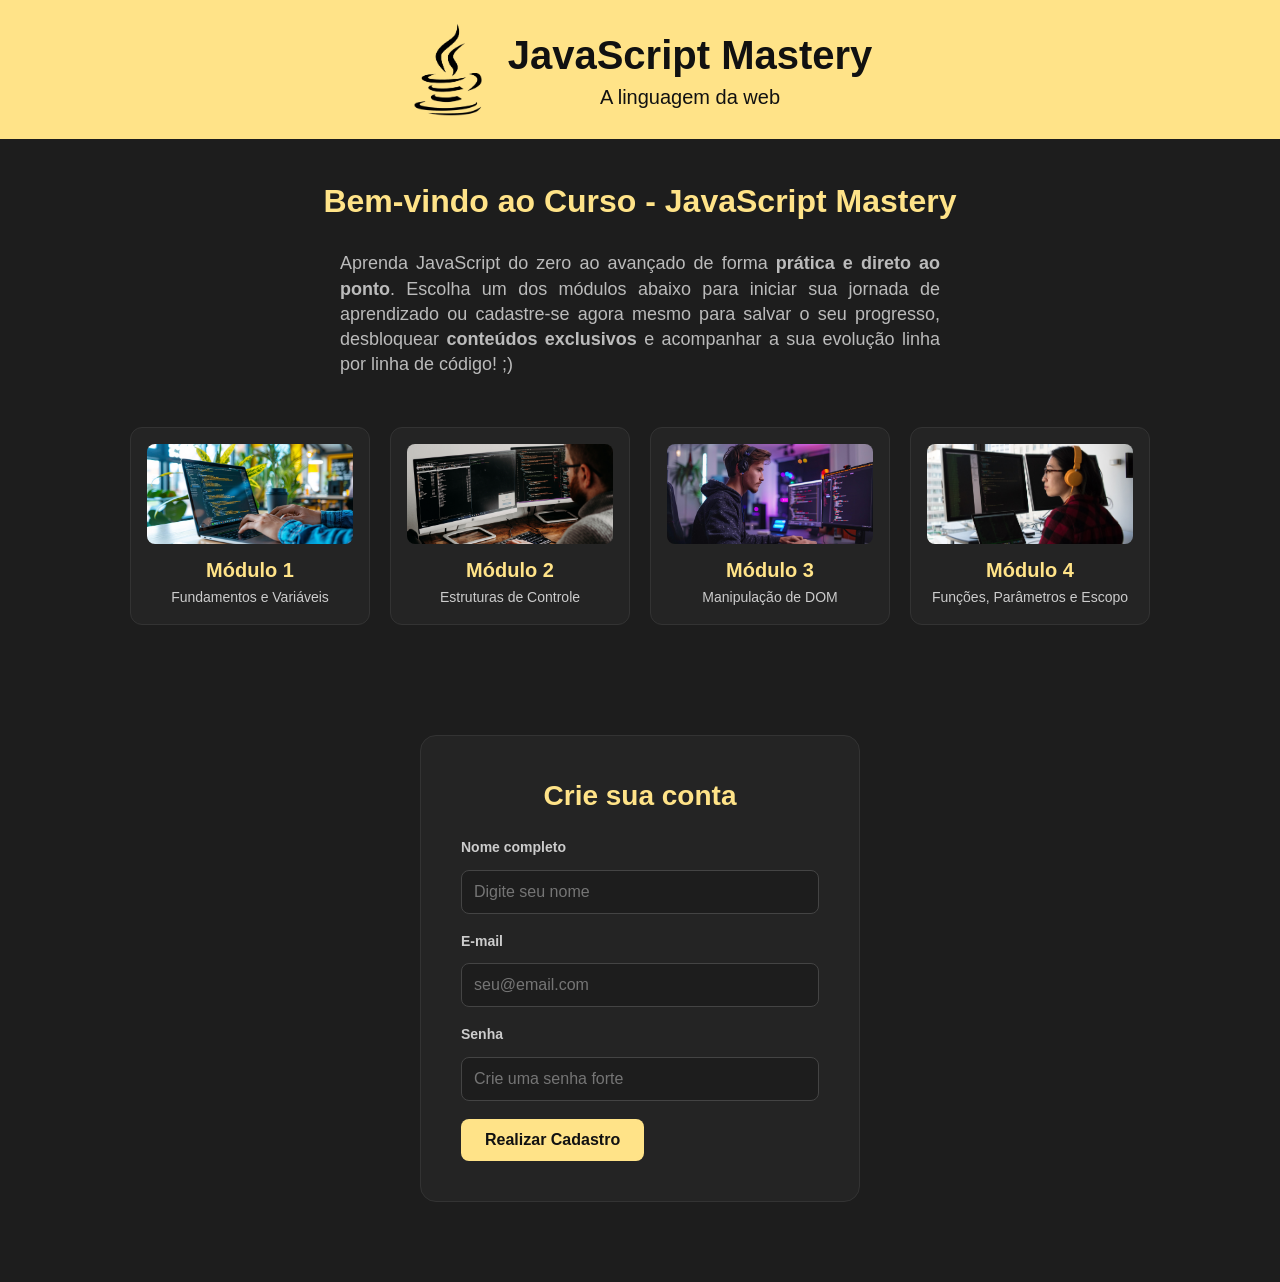
==== commit 85195848: "Código simplificado :)" ====
--- a/index.html
+++ b/index.html
@@ -9,96 +9,70 @@
 <body>
     <header>
         <div class="marca">
-            <img
-                class="logo"
-                src="IMGS/java2.png"
-                alt="JavaScript Mastery Logo"
-            >
-            <div class="texto-container">
-                <h1 class="titulo">JavaScript Mastery</h1>
+            <img class="logo" src="IMGS/java2.png" alt="JavaScript Mastery Logo">
+            <div>
+                <h1>JavaScript Mastery</h1>
                 <p class="subtitulo">A linguagem da web</p>
             </div>
         </div>
     </header>
     
     <main>
-        <section class="hero">
+        <section class="apresentacao">
             <h2>Bem-vindo ao Curso - JavaScript Mastery</h2>
-            <p class="hero-justify">Aprenda JavaScript do zero ao avançado de forma <strong>prática e direto ao ponto</strong>. Escolha um dos módulos abaixo para iniciar sua jornada de aprendizado ou cadastre-se agora mesmo para salvar o seu progresso, desbloquear <strong>conteúdos exclusivos</strong> e acompanhar a sua evolução linha por linha de código! ;)</p>
+            <p class="texto-justificado">Aprenda JavaScript do zero ao avançado de forma <strong>prática e direto ao ponto</strong>. Escolha um dos módulos abaixo para iniciar sua jornada de aprendizado ou cadastre-se agora mesmo para salvar o seu progresso, desbloquear <strong>conteúdos exclusivos</strong> e acompanhar a sua evolução linha por linha de código! ;)</p>
             
-            <div class="modulos-grid">
-                <a href="modulo1.html" class="btn-modulo">
-                    <img class="btn-img" src="IMGS/Code2.jpg" alt="Módulo 1">
+            <div class="lista-modulos">
+                <a href="modulo1.html" class="cartao-modulo">
+                    <img class="img-modulo" src="IMGS/Code2.jpg" alt="Módulo 1">
                     <h3>Módulo 1</h3>
                     <span>Fundamentos e Variáveis</span>
                 </a>
-                <a href="modulo2.html" class="btn-modulo">
-                    <img class="btn-img" src="IMGS/Code3.jpg" alt="Módulo 2">
+                <a href="modulo2.html" class="cartao-modulo">
+                    <img class="img-modulo" src="IMGS/Code3.jpg" alt="Módulo 2">
                     <h3>Módulo 2</h3>
                     <span>Estruturas de Controle</span>
                 </a>
-                <a href="modulo3.html" class="btn-modulo">
-                    <img class="btn-img" src="IMGS/Code4.jpg" alt="Módulo 3">
+                <a href="modulo3.html" class="cartao-modulo">
+                    <img class="img-modulo" src="IMGS/Code4.jpg" alt="Módulo 3">
                     <h3>Módulo 3</h3>
                     <span>Manipulação de DOM</span>
                 </a>
-                <a href="modulo4.html" class="btn-modulo">
-                    <img class="btn-img" src="IMGS/Code6.jpg" alt="Módulo 4">
+                <a href="modulo4.html" class="cartao-modulo">
+                    <img class="img-modulo" src="IMGS/Code6.jpg" alt="Módulo 4">
                     <h3>Módulo 4</h3>
                     <span>Funções, Parâmetros e Escopo</span>
-                </a>
-                <a href="#" class="btn-modulo em-breve">
-                    <img class="btn-img" src="IMGS/manutencao.jpg" alt="Módulo 5">
-                    <h3>Módulo 5</h3>
-                    <span>Em Breve!</span>
-                </a>
-                <a href="#" class="btn-modulo em-breve">
-                    <img class="btn-img" src="IMGS/manutencao.jpg" alt="Módulo 6">
-                    <h3>Módulo 6</h3>
-                    <span>Em Breve!</span>
                 </a>
             </div>
         </section>
 
-        <section class="cadastro-section">
-            <div class="form-container">
+        <section class="secao-cadastro">
+            <div class="caixa-form">
                 <h2>Crie sua conta</h2>
                 <form id="formCadastro">
-                    <div class="input-group">
+                    <div class="campo">
                         <label for="nome">Nome completo</label>
                         <input type="text" id="nome" name="nome" placeholder="Digite seu nome" required>
                     </div>
-                    <div class="input-group">
+                    <div class="campo">
                         <label for="email">E-mail</label>
                         <input type="email" id="email" name="email" placeholder="seu@email.com" required>
                     </div>
-                    <div class="input-group">
+                    <div class="campo">
                         <label for="senha">Senha</label>
                         <input type="password" id="senha" name="senha" placeholder="Crie uma senha forte" required>
                     </div>
-                    <button type="submit" class="btn-submit">Realizar Cadastro</button>
+                    <button type="submit" class="btn-enviar">Realizar Cadastro</button>
                 </form>
             </div>
         </section>
     </main>
 
-    
-    <dialog id="modal-em-breve" class="modal-aviso">
-        <div class="modal-conteudo">
-            <span class="modal-badge">Em desenvolvimento</span>
-            <h3>Conteúdo em breve!</h3>
-            <p>Este módulo já está sendo preparado e logo estará disponível para você continuar sua jornada.</p>
-            <button id="fechar-modal" type="button">Entendi</button>
-        </div>
-    </dialog>
-
-  
-    <dialog id="modalSucesso" class="modal-aviso">
-        <div class="modal-conteudo">
-            <span class="modal-badge">Sucesso!</span>
-            <h3 id="modalTitulo">Cadastro Realizado</h3>
+    <dialog id="modalSucesso" class="aviso">
+        <div class="conteudo-aviso">
+            <span class="etiqueta-aviso">Sucesso!</span>
             <p id="modalMensagem">Bem-vindo(a)! Seu cadastro foi realizado com sucesso.</p>
-            <button type="button" onclick="window.location.href='modulo1.html'">Começar a Estudar</button>
+            <button id="btnComecar" type="button">Começar a Estudar</button>
         </div>
     </dialog>
 
--- a/style.css
+++ b/style.css
@@ -1,908 +1,485 @@
-
+/* CORES E CONFIG. */
 :root {
-    --js-yellow: #ffe388;
-    --js-yellow-glow: rgba(255, 227, 136, 0.25);
-    --dark-bg: #1D1D1D;
-    --darker-bg: #121212;
-    --card-bg: #242424;
-    --text-light: #E0E0E0;
-    --text-dark: #111111;
-    --cor-floresta: #111111;
-}
-
-h1, h2, h3 { margin-top: 0; }
-
-.marca {
-  display: flex;
-  align-items: center;
-  gap: 20px;
-}
-
-header .logo {
-  width: 80px;
-  height: auto;
-}
-
-.marca .texto-container {
-  display: flex;
-  flex-direction: column;
-  gap: 20px;
-}
-
-header .titulo h1 {
-  font-size: 3rem;
-  text-align: center;
-  font-weight: 800;
-  color: var(--cor-floresta);
-}
-
-header .subtitulo {
-  font-size: 1.5rem;
-  text-align: center;
-  margin-top: -40px;
-  font-weight: 400;
-  color: var(--cor-floresta);
-}
-
+    --amarelo: #ffe388;
+    --fundo-principal: #1D1D1D;
+    --fundo-escuro: #121212;
+    --fundo-card: #242424;
+    --texto-claro: #E0E0E0;
+    --texto-escuro: #111111;
+    --borda: #333333;
+}
+
+* {
+    box-sizing: border-box;
+    margin: 0;
+    padding: 0;
+}
+
+body {
+    font-family: Arial, sans-serif;
+    background-color: var(--fundo-principal);
+    color: var(--texto-claro);
+    line-height: 1.4;
+}
+
+main {
+    max-width: 1200px;
+    margin: 40px auto;
+    padding: 0 20px;
+}
+
+h2 {
+    color: var(--amarelo);
+    border-bottom: 1px solid var(--borda);
+    padding-bottom: 8px;
+    margin-bottom: 20px;
+}
+
+/* CABEÇALHO E MENU */
 header {
-    background: linear-gradient(135deg, var(--js-yellow) 0%, #ffc13a 100%);
-    object-fit: cover;
-    color: var(--text-dark);
-    padding: 1rem 1rem;
-    text-align: center;
-    box-shadow: 0 4px 15px rgba(0, 0, 0, 0.3);
+    background-color: var(--amarelo);
+    color: var(--texto-escuro);
+    padding: 20px;
     display: flex;
     justify-content: center;
     align-items: center;
 }
 
+.marca {
+    display: flex;
+    align-items: center;
+    gap: 20px;
+}
+
+header .logo {
+    width: 80px;
+    height: auto;
+}
+
 header h1 {
-    margin-top: 20px;
-    font-size: 3rem;
-    letter-spacing: -1px;
-    margin-bottom: 0.2rem;
-    text-shadow: 1px 1px 2px rgba(255, 255, 255, 0.3);
-}
-
-main {
-    max-width: 1250px;
-    margin: 3rem auto;
-    padding: 0 1.5rem;
-}
-
-.hero {
-    text-align: center;
-    margin-bottom: 4rem;
-}
-
-.hero-justify {
+    font-size: 40px;
+    color: var(--texto-escuro);
+}
+
+header .subtitulo {
+    font-size: 20px;
+    text-align: center;
+    color: var(--texto-escuro);
+}
+
+nav {
+    display: flex;
+    justify-content: center;
+    flex-wrap: wrap;
+    gap: 12px;
+    padding: 20px;
+    background-color: var(--fundo-escuro);
+}
+
+nav a {
+    color: var(--amarelo);
+    text-decoration: none;
+    font-weight: bold;
+    padding: 10px 18px;
+    border: 1px solid var(--amarelo);
+    border-radius: 6px;
+}
+
+nav a .modulo-nome {
+    display: none;
+}
+
+nav a:hover,
+nav a.ativo {
+    background-color: var(--amarelo);
+    color: var(--texto-escuro);
+}
+
+nav a:hover .modulo-nome,
+nav a.ativo .modulo-nome {
+    display: inline;
+}
+
+/* SEÇÃO PRINCIPAL E CARDS */
+.apresentacao {
+    text-align: center;
+    margin-bottom: 50px;
+}
+
+.texto-justificado {
     text-align: justify;
-    margin-bottom: 4rem;
-}
-
-.hero h2 {
-    font-size: 2.2rem;
-    color: var(--js-yellow);
-}
-
-.hero p {
-    font-size: 1.1rem;
-    color: #bbb;
+    margin-bottom: 50px;
+}
+
+.apresentacao h2 {
+    font-size: 32px;
+    border: none;
+}
+
+.apresentacao p {
+    font-size: 18px;
+    color: #bbbbbb;
     max-width: 600px;
-    margin: 0 auto 2.5rem;
-}
-
-.modulos-grid {
-    display: flex;
-    gap: 1.5rem;
-    overflow-x: auto;
-    scroll-snap-type: x mandatory;
-    scroll-behavior: smooth;
-    padding: 1rem 2rem 1.8rem 2rem;
-    scrollbar-width: thin;
-    scrollbar-color: rgba(255, 227, 136, 0.4) transparent;
-    -webkit-mask-image: linear-gradient(
-        to right,
-        transparent 0%,
-        black 6%,
-        black 94%,
-        transparent 100%
-    );
-    mask-image: linear-gradient(
-        to right,
-        transparent 0%,
-        black 6%,
-        black 94%,
-        transparent 100%
-    );
-}
-
-.modulos-grid::-webkit-scrollbar {
-    height: 4px;
-}
-
-.modulos-grid::-webkit-scrollbar-button {
-    display: none;
-}
-
-.modulos-grid::-webkit-scrollbar-track-piece:start {
-    background: transparent;
-    margin-left: 35%;
-}
-
-.modulos-grid::-webkit-scrollbar-track-piece:end {
-    background: transparent;
-    margin-right: 35%;
-}
-
-.modulos-grid::-webkit-scrollbar-thumb {
-    background: rgba(255, 227, 136, 0.35);
-    border-radius: 999px;
-}
-
-.modulos-grid::-webkit-scrollbar-thumb:hover {
-    background: var(--js-yellow);
-}
-
-.btn-modulo {
-    position: relative;
+    margin: 0 auto 30px;
+}
+
+.lista-modulos {
+    display: flex;
+    flex-wrap: wrap;
+    justify-content: center;
+    gap: 20px;
+    padding: 20px 10px;
+}
+
+.cartao-modulo {
     display: flex;
     flex-direction: column;
     align-items: center;
-    justify-content: flex-end; 
-    aspect-ratio: 4 / 3; 
-    flex: 0 0 240px;
-    scroll-snap-align: start;
-    border: 1px solid #333;
+    justify-content: space-between;
+    width: 240px;
+    border: 1px solid var(--borda);
     border-radius: 12px;
-    padding: 1.5rem;
+    padding: 16px;
     text-decoration: none;
     text-align: center;
-    color: var(--text-light);
-    background-color: #1a1a1a; 
-    transition: all 0.3s cubic-bezier(0.25, 0.8, 0.25, 1);
-    overflow: hidden;
-    z-index: 1;
-}
-
-.btn-modulo .btn-img {
-    position: absolute;
-    top: 0;
-    left: 0;
+    color: var(--texto-claro);
+    background-color: var(--fundo-card);
+}
+
+.cartao-modulo .img-modulo {
     width: 100%;
-    height: 100%;
-    object-fit: cover; 
-    z-index: -1;
-    opacity: 0.5; 
-    -webkit-mask-image: linear-gradient(to bottom, rgba(0,0,0,1) 50%, rgba(0,0,0,0) 100%);
-    mask-image: linear-gradient(to bottom, rgba(0,0,0,1) 30%, rgba(0,0,0,0) 100%);
-}
-
-.btn-modulo::before {
-    content: "";
-    position: absolute;
-    top: 0;
-    left: 0;
-    width: 100%;
-    height: 4px;
-    background-color: var(--js-yellow);
-    transform: scaleX(0);
-    transition: transform 0.3s ease;
-}
-
-.btn-modulo:hover::before { transform: scaleX(1); }
-
-.btn-modulo:hover {
-    background-color: var(--darker-bg);
-    border-color: var(--js-yellow);
-    transform: translateY(-8px);
-    box-shadow: 0 10px 25px var(--js-yellow-glow);
-}
-
-.btn-modulo h3 {
-    color: var(--js-yellow);
-    font-size: 1.4rem;
-    margin-bottom: 0.5rem;
-}
-
-.btn-modulo span {
-    font-size: 0.95rem;
-    color: #999;
-}
-
-.cadastro-section {
+    height: 100px;
+    object-fit: cover;
+    border-radius: 8px;
+    margin-bottom: 12px;
+}
+
+.cartao-modulo h3 {
+    color: var(--amarelo);
+    font-size: 20px;
+    margin-bottom: 4px;
+}
+
+.cartao-modulo span {
+    font-size: 14px;
+    color: #cccccc;
+}
+
+.cartao-modulo:hover {
+    background-color: var(--fundo-escuro);
+    border-color: var(--amarelo);
+}
+
+/* BOTÕES, BLOCO DE CÓDIGO E RESULTADOS */
+button,
+.btn-enviar {
+    background-color: var(--amarelo);
+    color: var(--texto-escuro);
+    border: none;
+    padding: 12px 24px;
+    font-size: 16px;
+    font-weight: bold;
+    border-radius: 8px;
+    cursor: pointer;
+}
+
+button:hover,
+.btn-enviar:hover {
+    background-color: #ffffff;
+}
+
+.bloco-codigo {
+    background-color: var(--fundo-escuro);
+    border-left: 4px solid var(--amarelo);
+    padding: 20px;
+    margin: 20px 0;
+    border-radius: 6px;
+    font-family: monospace;
+    white-space: pre-wrap;
+    color: #ffffff;
+}
+
+.palavra-chave { color: #FF7B72; }
+.texto { color: #A5D6FF; }
+.numero, .booleano { color: #79C0FF; }
+
+.caixa-resultado {
+    display: none;
+    margin-top: 20px;
+    padding: 20px;
+    background-color: var(--fundo-escuro);
+    border: 1px dashed var(--amarelo);
+    border-radius: 6px;
+}
+
+.caixa-resultado.visivel {
+    display: block;
+}
+
+/* FORMULÁRIOS (CADASTRO/LOGIN) */
+.secao-cadastro {
     display: flex;
     justify-content: center;
-    margin-top: 4rem;
-}
-
-.form-container {
-    background-color: var(--card-bg);
-    padding: 3rem;
+    margin-top: 50px;
+}
+
+.caixa-form,
+.login {
+    background-color: var(--fundo-card);
+    padding: 40px;
     border-radius: 16px;
     width: 100%;
-    max-width: 450px;
-    box-shadow: 0 8px 30px rgba(0, 0, 0, 0.4);
-    border: 1px solid #333;
-}
-
-.form-container h2 {
-    color: var(--js-yellow);
-    text-align: center;
-    margin-bottom: 2rem;
-    font-size: 1.8rem;
-}
-
-.input-group {
-    margin-bottom: 1.5rem;
-    text-align: left;
-}
-
-.input-group label {
-    display: block;
-    margin-bottom: 0.5rem;
-    font-size: 0.9rem;
-    font-weight: 600;
-    color: #bbb;
-    text-transform: uppercase;
-    letter-spacing: 0.5px;
-}
-
-.input-group input {
+    max-width: 440px;
+    margin: 40px auto;
+    border: 1px solid var(--borda);
+}
+
+.caixa-form h2,
+.login h1 {
+    color: var(--amarelo);
+    text-align: center;
+    margin-bottom: 15px;
+    font-size: 28px;
+    border: none;
+}
+
+.login .subtitulo {
+    text-align: center;
+    color: #aaaaaa;
+    margin-bottom: 25px;
+}
+
+.campo,
+.login form {
+    display: flex;
+    flex-direction: column;
+    gap: 12px;
+    margin-bottom: 18px;
+}
+
+.campo label,
+.login form label {
+    font-size: 14px;
+    font-weight: bold;
+    color: #cccccc;
+}
+
+.campo input,
+.login form input {
     width: 100%;
-    padding: 1rem;
-    border: 1px solid #444;
+    padding: 12px;
+    border: 1px solid #444444;
     border-radius: 8px;
-    background-color: var(--dark-bg);
-    color: var(--text-light);
-    font-size: 1rem;
-    box-sizing: border-box;
-    transition: all 0.2s ease;
-}
-
-.input-group input:focus {
-    outline: none;
-    border-color: var(--js-yellow);
-    background-color: #222;
-    box-shadow: 0 0 0 3px var(--js-yellow-glow);
-}
-
-.btn-submit {
-    width: 100%;
-    background-color: var(--js-yellow);
-    color: var(--text-dark);
-    border: none;
-    padding: 1rem;
-    font-size: 1.1rem;
-    font-weight: 700;
+    background-color: var(--fundo-principal);
+    color: var(--texto-claro);
+    font-size: 16px;
+}
+
+.campo input:focus,
+.login form input:focus {
+    border-color: var(--amarelo);
+}
+
+.login .link-cadastro {
+    margin-top: 20px;
+    text-align: center;
+    font-size: 14px;
+    color: #aaaaaa;
+}
+
+.login a {
+    color: var(--amarelo);
+    font-weight: bold;
+    text-decoration: none;
+}
+
+/* QUIZ */
+.quiz {
+    max-width: 750px;
+    margin: 40px auto;
+    border: 1px solid var(--borda);
+    border-radius: 18px;
+    background-color: var(--fundo-card);
+}
+
+.topo-quiz {
+    padding: 30px 25px;
+    background-color: var(--fundo-escuro);
+    border-bottom: 1px solid var(--borda);
+    text-align: center;
+}
+
+.btn-voltar {
+    display: inline-block;
+    margin-bottom: 15px;
+    padding: 6px 14px;
+    border: 1px solid #444444;
+    border-radius: 20px;
+    color: #cccccc;
+    font-size: 14px;
+    text-decoration: none;
+}
+
+.btn-voltar:hover {
+    border-color: var(--amarelo);
+    color: var(--amarelo);
+}
+
+.etiqueta-quiz {
+    display: inline-block;
+    margin-bottom: 10px;
+    padding: 4px 12px;
+    border: 1px solid var(--amarelo);
+    border-radius: 20px;
+    color: var(--amarelo);
+    font-size: 12px;
+    font-weight: bold;
+}
+
+.quiz h1 {
+    font-size: 30px;
+    margin-bottom: 8px;
+}
+
+.subtitulo-quiz {
+    color: #aaaaaa;
+}
+
+.quiz form {
+    display: flex;
+    flex-direction: column;
+    gap: 20px;
+    padding: 30px;
+}
+
+.quiz fieldset {
+    display: flex;
+    flex-direction: column;
+    gap: 10px;
+    padding: 20px;
+    border: 1px solid var(--borda);
+    border-radius: 12px;
+    background-color: var(--fundo-principal);
+}
+
+.quiz legend {
+    padding: 0 8px;
+    font-weight: bold;
+    font-size: 17px;
+    color: #ffffff;
+}
+
+.quiz label {
+    display: flex;
+    align-items: center;
+    gap: 12px;
+    padding: 10px 14px;
+    border: 1px solid transparent;
     border-radius: 8px;
     cursor: pointer;
-    margin-top: 1rem;
-    transition: transform 0.2s, background-color 0.2s;
-}
-
-.btn-submit:hover {
-    background-color: #fffefd;
-    transform: translateY(-2px);
-}
-
-.login {
-    box-sizing: border-box;
-    width: min(100% - 2rem, 440px);
-    margin: clamp(2rem, 9vh, 6rem) auto;
-    padding: clamp(1.75rem, 6vw, 2.75rem);
-    background: linear-gradient(145deg, #292929, var(--card-bg));
-    border: 1px solid #3b3b3b;
+}
+
+.quiz label:hover {
+    background-color: #2b2b2b;
+    border-color: #444444;
+}
+
+.quiz input[type="radio"] {
+    width: 18px;
+    height: 18px;
+    cursor: pointer;
+}
+
+.letra-opcao {
+    font-weight: bold;
+    color: var(--amarelo);
+}
+
+/* RESULTADO DO QUIZ */
+.quiz label.correta {
+    border-color: #3fb950;
+    background-color: #1c3322;
+}
+
+.quiz label.errada {
+    border-color: #f85149;
+    background-color: #3b1d1d;
+}
+
+.resultado-quiz {
+    display: none;
+    margin: 0 30px 25px;
+    padding: 18px;
+    border: 1px solid var(--amarelo);
+    border-radius: 10px;
+    background-color: #2e2a1e;
+    color: var(--amarelo);
+    text-align: center;
+    font-weight: bold;
+}
+
+.resultado-quiz.visivel {
+    display: block;
+}
+
+.rodape-quiz {
+    padding: 0 30px 30px;
+}
+
+.btn-voltar-rodape {
+    display: block;
+    width: 100%;
+    padding: 12px;
+    border: 1px solid #444444;
+    border-radius: 8px;
+    color: #cccccc;
+    text-align: center;
+    text-decoration: none;
+    font-weight: bold;
+}
+
+/* JANELA DE AVISO */
+.aviso {
+    border: 1px solid var(--amarelo);
+    border-radius: 16px;
+    background-color: var(--fundo-card);
+    color: var(--texto-claro);
+    padding: 30px;
+    max-width: 400px;
+    margin: auto;
+    text-align: center;
+}
+
+.etiqueta-aviso {
+    display: inline-block;
+    color: var(--amarelo);
+    border: 1px solid var(--amarelo);
+    font-size: 12px;
+    font-weight: bold;
+    padding: 4px 12px;
     border-radius: 20px;
-    box-shadow: 0 24px 70px rgba(0, 0, 0, 0.45);
-}
-
-.login::before {
-    content: "JS";
-    display: grid;
-    width: 52px;
-    height: 52px;
-    margin: 0 auto 1.25rem;
-    place-items: center;
-    border: 1px solid rgba(255, 229, 143, 0.45);
-    border-radius: 16px;
-    background: rgba(255, 229, 143, 0.1);
-    color: var(--js-yellow);
-    font-size: 1.2rem;
-    font-weight: 800;
-    letter-spacing: -0.05em;
-}
-
-.login h1 {
-    margin-bottom: 0.25rem;
-    color: var(--text-light);
-    font-size: clamp(1.8rem, 6vw, 2.2rem);
-    letter-spacing: -0.04em;
-    text-align: center;
-}
-
-.login .subtitle {
-    margin: 0 0 2rem;
-    color: #aaa;
-    text-align: center;
-}
-
-.login form {
-    display: grid;
-    gap: 0.65rem;
-}
-
-.login form label {
-    margin-top: 0.35rem;
-    color: #d0d0d0;
-    font-size: 0.9rem;
-    font-weight: 600;
-}
-
-.login form input {
-    box-sizing: border-box;
-    width: 100%;
-    min-height: 3.2rem;
-    padding: 0.8rem 0.95rem;
-    border: 1px solid #464646;
-    border-radius: 9px;
-    background-color: #191919;
-    color: var(--text-light);
-    font: inherit;
-    transition: border-color 0.2s ease, box-shadow 0.2s ease;
-}
-
-.login form input::placeholder {
-    color: #858585;
-}
-
-.login form input:focus {
-    outline: none;
-    border-color: var(--js-yellow);
-    box-shadow: 0 0 0 3px var(--js-yellow-glow);
-}
-
-.login form button {
-    width: 100%;
-    min-height: 3.2rem;
-    margin-top: 0.8rem;
-    border-radius: 9px;
-    background: linear-gradient(135deg, var(--js-yellow), #ffc13a);
-    color: var(--text-dark);
-    font-size: 1rem;
-    font-weight: 700;
-    transition: filter 0.2s ease, transform 0.2s ease;
-}
-
-.login form button:hover {
-    filter: brightness(1.08);
-    transform: translateY(-2px);
-}
-
-.login form button:focus-visible,
-.login a:focus-visible {
-    outline: 3px solid var(--js-yellow);
-    outline-offset: 3px;
-}
-
-.login .signup {
-    margin: 1.5rem 0 0;
-    color: #aaa;
-    font-size: 0.9rem;
-    text-align: center;
-}
-
-.login a {
-    color: var(--js-yellow);
-    font-weight: 700;
-    text-decoration: none;
-}
-
-.login a:hover {
-    text-decoration: underline;
-}
-
-@media (max-width: 480px) {
-    .login {
-        margin-top: 2rem;
-        margin-bottom: 2rem;
-        border-radius: 16px;
+    margin-bottom: 12px;
+}
+
+.conteudo-aviso h3 {
+    color: var(--amarelo);
+    font-size: 24px;
+    margin-bottom: 10px;
+}
+
+.conteudo-aviso p {
+    color: #bbbbbb;
+    margin-bottom: 20px;
+}
+
+/* RESPONSIVIDADE */
+@media (max-width: 600px) {
+    .marca {
+        flex-direction: column;
     }
-}
-
-.quiz {
-    box-sizing: border-box;
-    width: min(760px, calc(100% - 2rem));
-    margin: 2.5rem auto;
-    padding: 0;
-    border: 1px solid rgba(255, 227, 136, 0.16);
-    border-radius: 22px;
-    background: rgba(27, 27, 27, 0.96);
-    box-shadow: 0 24px 70px rgba(0, 0, 0, 0.48);
-    overflow: hidden;
-}
-
-.quiz-header {
-    padding: 2.25rem 2.25rem 1.75rem;
-    border-bottom: 1px solid #383838;
-    background: radial-gradient(circle at top right, rgba(255, 227, 136, 0.12), transparent 36%), #202020;
-    text-align: center;
-}
-
-.quiz-badge {
-    display: inline-block;
-    margin-bottom: 0.75rem;
-    padding: 0.35rem 0.8rem;
-    border: 1px solid rgba(255, 227, 136, 0.35);
-    border-radius: 999px;
-    background: rgba(255, 227, 136, 0.09);
-    color: var(--js-yellow);
-    font-size: 0.78rem;
-    font-weight: 800;
-    letter-spacing: 0.12em;
-    text-transform: uppercase;
-}
-
-.quiz h1 {
-    margin: 0;
-    color: var(--text-light);
-    font-size: clamp(1.75rem, 5vw, 2.35rem);
-    letter-spacing: -0.04em;
-}
-
-.quiz-subtitle {
-    margin: 0.6rem 0 1.25rem;
-    color: #aaa;
-}
-
-.quiz-progress {
-    display: grid;
-    grid-template-columns: repeat(5, 1fr);
-    gap: 0.4rem;
-    max-width: 260px;
-    margin: 0 auto;
-}
-
-.quiz-progress span {
-    height: 5px;
-    border-radius: 999px;
-    background: var(--js-yellow);
-}
-
-.quiz form {
-    display: grid;
-    gap: 1rem;
-    padding: 1.5rem 2.25rem 2.25rem;
-}
-
-.quiz fieldset {
-    display: grid;
-    gap: 0.55rem;
-    min-width: 0;
-    margin: 0;
-    padding: 1.1rem;
-    border: 1px solid #393939;
-    border-radius: 14px;
-    background: #232323;
-}
-
-.quiz legend {
-    max-width: calc(100% - 1rem);
-    padding: 0 0.45rem;
-    color: #f4f4f4;
-    font-size: 1.05rem;
-    font-weight: 800;
-}
-
-.quiz label {
-    display: grid;
-    grid-template-columns: 36px 1fr;
-    align-items: center;
-    gap: 0.75rem;
-    min-height: 44px;
-    padding: 0.55rem 0.75rem;
-    border: 1px solid transparent;
-    border-radius: 9px;
-    color: #d6d6d6;
-    cursor: pointer;
-    transition: 0.18s ease;
-}
-
-.quiz label:hover {
-    border-color: #4b4b4b;
-    background: #2b2b2b;
-}
-
-.quiz label:has(input:checked) {
-    border-color: rgba(255, 227, 136, 0.65);
-    background: rgba(255, 227, 136, 0.09);
-    color: #fff;
-}
-
-.quiz input[type="radio"] {
-    position: absolute;
-    opacity: 0;
-    pointer-events: none;
-}
-
-.option-letter {
-    display: grid;
-    width: 32px;
-    height: 32px;
-    place-items: center;
-    border: 1px solid #555;
-    border-radius: 8px;
-    background: #1a1a1a;
-    color: #aaa;
-    font-size: 0.78rem;
-    font-weight: 800;
-}
-
-.quiz label:has(input:checked) .option-letter {
-    border-color: var(--js-yellow);
-    background: var(--js-yellow);
-    color: var(--text-dark);
-}
-
-.quiz button {
-    min-height: 52px;
-    width: 100%;
-    border-radius: 11px;
-    font-size: 1.05rem;
-}
-
-.quiz-result {
-    display: none;
-    margin: 0 2.25rem 2.25rem;
-    padding: 1.15rem;
-    border: 1px solid rgba(255, 227, 136, 0.35);
-    border-radius: 12px;
-    background: rgba(255, 227, 136, 0.08);
-    color: var(--js-yellow);
-    text-align: center;
-    font-size: 1.1rem;
-    font-weight: 800;
-}
-
-.quiz-result.visible {
-    display: block;
-}
-
-@media (max-width: 600px) {
-    .quiz {
-        width: calc(100% - 1rem);
-        margin: 0.5rem auto;
-        border-radius: 15px;
+
+    .quiz form,
+    .rodape-quiz {
+        padding: 15px;
     }
-
-    .quiz-header {
-        padding: 1.5rem 1rem 1.25rem;
-    }
-
-    .quiz form {
-        padding: 1rem;
-    }
-
-    .quiz fieldset {
-        padding: 0.85rem;
-    }
-
-    .quiz legend {
-        font-size: 0.98rem;
-    }
-
-    .quiz-result {
-        margin: 0 1rem 1rem;
-    }
-}
-
-body {
-    font-family: system-ui, -apple-system, sans-serif;
-    background-color: var(--dark-bg);
-    color: var(--text-light);
-    margin: 0;
-    padding: 0;
-    line-height: 1.6;
-}
-
-h2 {
-    color: var(--js-yellow);
-    border-bottom: 1px solid #333;
-    padding-bottom: 0.5rem;
-}
-
-.code-block {
-    background-color: var(--darker-bg);
-    border-left: 4px solid var(--js-yellow);
-    padding: 1.5rem;
-    margin: 1.5rem 0;
-    border-radius: 0 6px 6px 0;
-    font-family: 'Fira Code', monospace;
-    overflow-x: auto;
-    color: #fff;
-    line-height: 1.8;
-}
-
-.keyword { color: #FF7B72; }
-.string { color: #A5D6FF; }
-.number { color: #79C0FF; }
-.boolean { color: #79C0FF; }
-
-button {
-    background-color: var(--js-yellow);
-    color: var(--text-dark);
-    border: none;
-    padding: 0.75rem 1.5rem;
-    font-size: 1rem;
-    cursor: pointer;
-    font-weight: bold;
-    border-radius: 6px;
-    transition: transform 0.1s, filter 0.2s;
-}
-
-button:hover {
-    filter: brightness(1.1);
-    transform: translateY(-2px);
-}
-
-button:active {
-    transform: translateY(0);
-}
-
-.result-box {
-    margin-top: 1.5rem;
-    padding: 1.5rem;
-    background-color: var(--darker-bg);
-    border: 1px dashed var(--js-yellow);
-    border-radius: 6px;
-    display: none;
-    transition: all 0.3s;
-}
-
-.result-box.visible {
-    display: block;
-}
-
-/* EM BREVE */
-.btn-modulo.em-breve {
-    opacity: 0.75;
-    cursor: pointer;
-}
-
-.modal-aviso::backdrop {
-    background: rgba(0, 0, 0, 0.75);
-    backdrop-filter: blur(4px);
-}
-
-.modal-aviso {
-    border: 1px solid var(--js-yellow);
-    border-radius: 16px;
-    background: linear-gradient(145deg, #252525, var(--darker-bg));
-    color: var(--text-light);
-    padding: 2rem;
-    max-width: 400px;
-    width: calc(100% - 2rem);
-    text-align: center;
-    box-shadow: 0 20px 50px rgba(0, 0, 0, 0.7);
-    animation: surgirModal 0.25s ease-out;
-}
-
-.modal-badge {
-    display: inline-block;
-    background: rgba(255, 227, 136, 0.15);
-    color: var(--js-yellow);
-    border: 1px solid rgba(255, 227, 136, 0.4);
-    font-size: 0.8rem;
-    font-weight: 700;
-    text-transform: uppercase;
-    letter-spacing: 0.5px;
-    padding: 0.3rem 0.8rem;
-    border-radius: 999px;
-    margin-bottom: 1rem;
-}
-
-.modal-conteudo h3 {
-    color: var(--js-yellow);
-    font-size: 1.6rem;
-    margin-bottom: 0.75rem;
-}
-
-.modal-conteudo p {
-    color: #bbb;
-    font-size: 1rem;
-    margin-bottom: 1.75rem;
-}
-
-.modal-conteudo button {
-    width: 100%;
-    background-color: var(--js-yellow);
-    color: var(--text-dark);
-    border: none;
-    padding: 0.75rem 1.5rem;
-    font-size: 1rem;
-    cursor: pointer;
-    font-weight: bold;
-    border-radius: 6px;
-    transition: transform 0.1s, filter 0.2s;
-}
-
-.modal-conteudo button:hover {
-    filter: brightness(1.1);
-    transform: translateY(-2px);
-}
-
-@keyframes surgirModal {
-    from {
-        opacity: 0;
-        transform: scale(0.92) translateY(10px);
-    }
-    to {
-        opacity: 1;
-        transform: scale(1) translateY(0);
-    }
-}
-
-/* FEEDBACK QUIZ */
-
-.quiz label.correta,
-.quiz label.correta:has(input:checked) {
-    border-color: #3fb950;
-    background: rgba(63, 185, 80, 0.14);
-    color: #fff;
-}
-
-.quiz label.correta .option-letter {
-    border-color: #3fb950;
-    background: #3fb950;
-    color: #111;
-}
-
-.quiz label.errada,
-.quiz label.errada:has(input:checked) {
-    border-color: #f85149;
-    background: rgba(248, 81, 73, 0.14);
-    color: #fff;
-}
-
-.quiz label.errada .option-letter {
-    border-color: #f85149;
-    background: #f85149;
-    color: #fff;
-}
-
-.quiz fieldset.questao-certa {
-    border-color: rgba(63, 185, 80, 0.45);
-}
-
-.quiz fieldset.questao-errada {
-    border-color: rgba(248, 81, 73, 0.45);
-}
-
-
-.quiz-header {
-    position: relative; 
-}
-
-.btn-voltar {
-    position: absolute;
-    top: 1.25rem;
-    left: 1.5rem;
-    display: inline-flex;
-    align-items: center;
-    gap: 0.4rem;
-    padding: 0.45rem 0.9rem;
-    border: 1px solid #3f3f3f;
-    border-radius: 999px;
-    background: rgba(255, 255, 255, 0.04);
-    color: #ccc;
-    font-size: 0.85rem;
-    font-weight: 600;
-    text-decoration: none;
-    transition: all 0.2s ease;
-}
-
-.btn-voltar:hover {
-    border-color: var(--js-yellow);
-    color: var(--js-yellow);
-    background: rgba(255, 227, 136, 0.08);
-    transform: translateX(-2px);
-}
-
-
-.quiz-footer {
-    padding: 0 2.25rem 2.25rem;
-    text-align: center;
-}
-
-.btn-voltar-rodape {
-    display: inline-block;
-    width: 100%;
-    box-sizing: border-box;
-    padding: 0.9rem 1.5rem;
-    border: 1px solid #444;
-    border-radius: 11px;
-    background: transparent;
-    color: #ccc;
-    font-size: 0.95rem;
-    font-weight: 700;
-    text-decoration: none;
-    transition: all 0.2s ease;
-}
-
-.btn-voltar-rodape:hover {
-    border-color: var(--js-yellow);
-    color: var(--js-yellow);
-    background: rgba(255, 227, 136, 0.06);
-}
-
-@media (max-width: 600px) {
-    .btn-voltar {
-        position: static;
-        margin-bottom: 1rem;
-    }
-
-    .quiz-footer {
-        padding: 0 1rem 1.25rem;
-    }
-}
-
-
-nav {
-    display: flex;
-    justify-content: center;
-    align-items: center;
-    gap: 0.75rem;
-    padding: 1.5rem;
-    background-color: var(--darker-bg);
-    flex-wrap: wrap;
-}
-
-nav a {
-    display: inline-flex;
-    align-items: center;
-    color: var(--js-yellow);
-    text-decoration: none;
-    font-weight: 600;
-    padding: 0.75rem 1.25rem;
-    border: 1px solid var(--js-yellow);
-    border-radius: 6px;
-    background-color: var(--darker-bg);
-    white-space: nowrap;
-    overflow: hidden;
-    transition: all 0.3s cubic-bezier(0.25, 0.8, 0.25, 1);
-}
-
-nav a .modulo-nome {
-    max-width: 0;
-    opacity: 0;
-    display: inline-block;
-    overflow: hidden;
-    white-space: nowrap;
-    transition: max-width 0.3s ease-in-out, opacity 0.3s ease-in-out;
-}
-
-
-nav a:hover, 
-nav a.active {
-    background-color: var(--js-yellow);
-    color: var(--text-dark);
-    box-shadow: 0 4px 15px var(--js-yellow-glow);
-    transform: translateY(-2px);
-}
-
-
-nav a:hover .modulo-nome, 
-nav a.active .modulo-nome {
-    max-width: 350px; 
-    opacity: 1;
-}
-
-
-nav a:hover .modulo-num,
-nav a.hover .modulo-nome,
-nav a.active .modulo-num,
-nav a.active .modulo-nome {
-    color: var(--text-dark);
-}
-
-```+}
